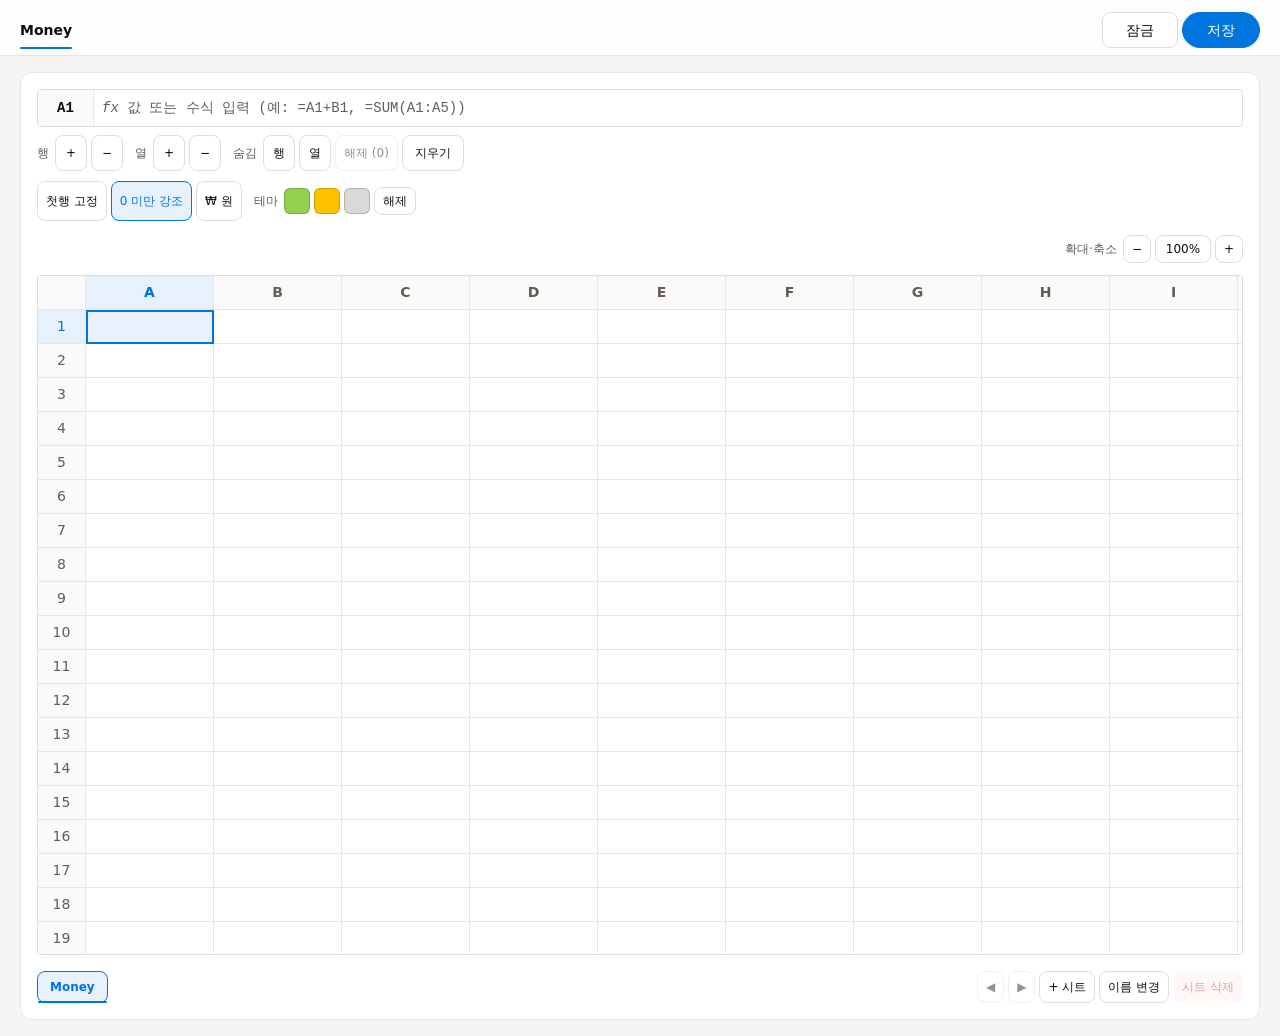
==== src/template.html @ 2a73f13d "EDIT mobile" ====
<!doctype html>
<html lang="ko">
<head>
<meta charset="utf-8">
<meta name="viewport" content="width=device-width,initial-scale=1">
<meta name="format-detection" content="telephone=no,email=no,address=no,date=no">
<title>Money</title>
<link rel="stylesheet" href="template.css">
</head>
<body>
<main class="sheet-main">
 <header class="app-header">
  <div class="top">
   <div class="tab-bar">
    <div role="tablist" aria-label="메뉴">
     <button role="tab" id="tab-money" aria-controls="panel-money" aria-selected="true" data-tab="money">Money</button>
    </div>
   </div>
   <div class="save-meta">
    <time id="updatedAt"></time>
    <span id="saveStatus" role="status" aria-live="polite" hidden></span>
   </div>
   <div class="actions"><button id="editLockBtn" type="button" aria-pressed="false" aria-controls="sheetToolbar sheetTabActions" title="편집 잠금">잠금</button><button id="saveBtn" type="button" class="primary">저장</button></div>
  </div>
 </header>
 <section role="tabpanel" id="panel-money" aria-labelledby="tab-money" class="money-panel">
  <div id="sheetToolbar" class="sheet-toolbar">
   <div class="formula-bar">
    <span id="cellRef" class="cell-ref" aria-label="선택된 셀">A1</span>
    <span class="fx-label" aria-hidden="true">fx</span>
    <input id="formulaInput" type="text" autocomplete="off" spellcheck="false" aria-label="셀 수식 또는 값" placeholder="값 또는 수식 입력 (예: =A1+B1, =SUM(A1:A5))">
   </div>
   <div class="sheet-actions" role="toolbar" aria-label="행·열 편집">
    <div class="sheet-action-group" role="group" aria-label="행 편집">
     <span class="sheet-action-label">행</span>
     <button id="addRowBtn" type="button" aria-label="행 추가" title="행 추가">+</button>
     <button id="delRowBtn" type="button" aria-label="행 삭제" title="행 삭제">−</button>
    </div>
    <div class="sheet-action-group" role="group" aria-label="열 편집">
     <span class="sheet-action-label">열</span>
     <button id="addColBtn" type="button" aria-label="열 추가" title="열 추가">+</button>
     <button id="delColBtn" type="button" aria-label="열 삭제" title="열 삭제">−</button>
    </div>
    <div class="sheet-action-group" role="group" aria-label="행·열 숨김">
     <span class="sheet-action-label">숨김</span>
     <button id="hideRowBtn" type="button" aria-label="행 숨김">행</button>
     <button id="hideColBtn" type="button" aria-label="열 숨김">열</button>
     <button id="unhideAllBtn" type="button" aria-label="숨김 해제" disabled>해제 (0)</button>
    </div>
    <button id="clearCellBtn" type="button">지우기</button>
   </div>
   <div class="sheet-options" role="toolbar" aria-label="보기 설정 및 셀 테마">
    <button id="freezeRowBtn" type="button" aria-pressed="false">첫행 고정</button>
    <button id="negThemeBtn" type="button" aria-pressed="true">0 미만 강조</button>
    <button id="wonBtn" type="button" aria-pressed="false" title="선택한 셀을 원(₩) 단위로 표시">₩ 원</button>
    <div class="theme-bar" role="toolbar" aria-label="셀 테마 적용">
     <span class="theme-label">테마</span>
     <button type="button" class="theme-swatch theme-green" data-theme="green" title="초록 테마" aria-label="초록 테마"></button>
     <button type="button" class="theme-swatch theme-amber" data-theme="amber" title="노랑 테마" aria-label="노랑 테마"></button>
     <button type="button" class="theme-swatch theme-gray" data-theme="gray" title="회색 테마" aria-label="회색 테마"></button>
     <button type="button" id="clearThemeBtn" class="theme-clear" title="테마 지우기">해제</button>
    </div>
   </div>
  </div>
  <div class="sheet-view-bar" role="toolbar" aria-label="시트 확대 및 축소">
   <span class="sheet-action-label">확대·축소</span>
   <button id="zoomOutBtn" type="button" aria-label="시트 축소" title="시트 축소">−</button>
   <button id="zoomResetBtn" type="button" aria-label="시트 배율 100%로 초기화" title="100%로 초기화">100%</button>
   <button id="zoomInBtn" type="button" aria-label="시트 확대" title="시트 확대">+</button>
  </div>
  <div id="sheetWrap" class="sheet-wrap" tabindex="0" aria-label="Money 스프레드시트"></div>
  <div class="sheet-tabs-bar">
   <div id="sheetTabs" class="sheet-tabs" role="tablist" aria-label="시트 목록"></div>
   <div id="sheetTabActions" class="sheet-tab-actions">
    <button id="moveSheetLeftBtn" type="button" title="현재 시트 왼쪽으로 이동" aria-label="시트 왼쪽으로 이동">◀</button>
    <button id="moveSheetRightBtn" type="button" title="현재 시트 오른쪽으로 이동" aria-label="시트 오른쪽으로 이동">▶</button>
    <button id="addSheetBtn" type="button" title="새 시트 추가" aria-label="+ 시트"><span class="sheet-action-full">+ 시트</span><span class="sheet-action-compact" aria-hidden="true">+</span></button>
    <button id="renameSheetBtn" type="button" title="현재 시트 이름 변경" aria-label="이름 변경"><span class="sheet-action-full">이름 변경</span><span class="sheet-action-compact" aria-hidden="true">이름</span></button>
    <button id="delSheetBtn" type="button" class="danger" title="현재 시트 삭제" aria-label="시트 삭제"><span class="sheet-action-full">시트 삭제</span><span class="sheet-action-compact" aria-hidden="true">삭제</span></button>
   </div>
  </div>
 </section>
</main>
<script id="vault-pure" src="pure.js"></script>
<script src="app.js"></script>
</body>
</html>
---- src/template.css ----
*{box-sizing:border-box}
[hidden]{display:none!important}

/* ── 디자인 토큰 ─────────────────────────────────────────
   기준 문서: notion/DESIGN.md(Notion 분석)와 그 끝의 "개인정보 금고 적용" 절.
   - 바탕은 따뜻한 종이색(--bg #f6f5f4), 카드·입력칸은 흰색. 구분은 hairline으로.
   - 구조 강조색은 Notion Blue 하나(--brand). 주 동작·선택·포커스에만 쓰고 바탕에 깔지 않는다.
   - 스티커 색(--sticker-*)은 장식 전용: 분류 점과 사이즈 그림에만. 버튼·바탕·테두리에는 쓰지 않는다.
   - 모서리: 입력칸·목록 행·값 칸 4 · 버튼 8 · 카드 12 · 대화상자 16 · 주 버튼(저장·열기) pill.
   - 그림자: 카드에는 없음. 떠 있는 대화상자만 --shadow-2.
   - 굵기 400/500/600: 본문 400 · 버튼·행 머리 500 · 제목·선택 600.
   - 간격은 4px 단위. 작은 글자에는 음수 자간을 쓰지 않는다.
   - 시그니처: 복사할 값(ID·PW)은 고정폭 글꼴 + 값 칸.
   PC(기본)와 모바일(≤640px)은 같은 토큰 이름에 다른 값을 넣어 이원화한다.
   작은 휴대폰(≤400px)은 파일 끝에서 모바일 규칙 위에 폭을 되찾는 조정만 더한다. */
:root{
 /* 색: 따뜻한 중립 단계 + 강조 하나 + 의미색 */
 --bg:#f6f5f4;--surface:#fff;--surface-2:#fbfaf9;--sunken:#efeeec;
 --ink:rgba(0,0,0,.95);--ink-2:#31302e;--muted:#615d59;
 --line:#e6e6e6;--line-2:#dddddd;--line-soft:#efefef;
 --brand:#0075de;--brand-hover:#005bab;--brand-ink:#fff;--brand-soft:#e6f1fc;
 --focus-ring:#0075de;
 --danger:#c4321f;--danger-soft:#fdeeec;--success:#1a7f37;
 /* 스티커(장식 전용) */
 --sticker-sky:#62aef0;--sticker-purple:#d6b6f6;--sticker-pink:#ff64c8;--sticker-orange:#dd5b00;--sticker-teal:#2a9d99;--sticker-green:#1aae39;--sticker-brown:#523410;
 --frost:rgba(255,255,255,.9);
 --shadow-2:0 0 0 1px rgba(0,0,0,.04),0 3px 6px rgba(0,0,0,.02),0 9px 24px rgba(0,0,0,.04),0 23px 52px rgba(0,0,0,.05);
 --font:'Inter','NotionInter',-apple-system,BlinkMacSystemFont,system-ui,'Apple SD Gothic Neo','Pretendard','Noto Sans KR','Segoe UI',Helvetica,Arial,sans-serif;
 --font-display:var(--font);
 --font-mono:ui-monospace,'SF Mono',SFMono-Regular,Menlo,Consolas,monospace;
 --track-tight:-.011em;
 --chevron:url("data:image/svg+xml,%3Csvg xmlns='http://www.w3.org/2000/svg' viewBox='0 0 24 24' fill='none' stroke='%23615d59' stroke-width='1.5' stroke-linecap='round' stroke-linejoin='round'%3E%3Cpath d='m6 9 6 6 6-6'/%3E%3C/svg%3E");

 /* 글자 크기: xs 라벨/보조(eyebrow) · sm 버튼/캡션 · md 본문(body-sm) · lg 카드 제목(heading-3) */
 --fs-xs:12px;--fs-sm:14px;--fs-md:15px;--fs-lg:22px;
 --lh:1.5;

 /* 간격(4px 단위) */
 --sp-1:4px;--sp-2:8px;--sp-3:12px;--sp-4:16px;--sp-5:20px;--sp-6:24px;--sp-8:32px;

 /* 컨트롤 높이: 주 컨트롤(탭·검색) · 버튼 · 입력칸 · 칸 안 작은 버튼 */
 --h-control:44px;--h-button:36px;--h-input:40px;--h-mini:28px;

 /* 모서리 */
 --r-card:12px;--r-dialog:16px;--r-ctl:8px;--r-input:4px;--r-row:4px;--r-pill:999px;

 /* 레이아웃 */
 --page-w:1440px;--page-pad:var(--sp-6);--card-pad:var(--sp-5);--card-gap:var(--sp-4);
 --cell-pad:var(--sp-1);--label-w:5em;
 --gap-tight:var(--sp-2);--row-pad:var(--sp-2) var(--sp-3);--ctl-pad-x:var(--sp-2);
}

@media (max-width:640px){
 :root{
  --fs-xs:12px;--fs-sm:13px;--fs-md:15px;--fs-lg:20px;
  --lh:1.4;
  --h-control:40px;--h-button:40px;--h-input:40px;--h-mini:28px;
  --page-pad:var(--sp-3);--card-pad:var(--sp-3);--card-gap:var(--sp-3);
  --cell-pad:0px;
 }
}

/* ── 기본 ── */
html{-webkit-text-size-adjust:100%}
body{margin:0;background:var(--bg);color:var(--ink);font:var(--fs-md)/var(--lh) var(--font);font-feature-settings:'lnum','locl';-webkit-font-smoothing:antialiased}
h1,h2,h3{font-family:var(--font-display);font-weight:600;letter-spacing:var(--track-tight)}
button,input,select,textarea{font:inherit;color:inherit;letter-spacing:inherit}
::selection{background:var(--brand-soft)}
::placeholder{color:var(--muted);opacity:1}
/* iOS가 이메일·전화번호를 자동으로 링크로 바꾸지 않게 한다(template.html의 format-detection).
   그래도 생긴 링크는 글자처럼 보이고 누르면 행 펼침으로 넘어간다. */
a[x-apple-data-detectors],a[href^="mailto:"],a[href^="tel:"]{color:inherit!important;text-decoration:none!important;font:inherit!important;pointer-events:none}
main{max-width:var(--page-w);margin:0 auto;padding:0 var(--page-pad) 64px}
/* iOS는 16px 미만 입력칸에 포커스하면 화면을 확대한다 */
@media (max-width:640px){input,select,textarea{font-size:16px!important}}

/* ── 버튼 ──
   보조(utility): 흰 바탕 · 잉크 글자 · 8px · hairline · 500. 주: 파란 pill 하나. 위험: 붉은 글자. 누르면 scale(.95). */
button{min-height:var(--h-button);padding:0 var(--sp-4);border:1px solid var(--line-2);background:var(--surface);color:var(--ink);border-radius:var(--r-ctl);cursor:pointer;white-space:nowrap;font-size:var(--fs-sm);font-weight:500;transition:background-color .15s ease,border-color .15s ease,color .15s ease,transform .1s ease}
button:hover{background:var(--surface-2);border-color:#cfcfcf}
button:active:not(:disabled){transform:scale(.95)}
button:focus-visible,input:focus-visible,select:focus-visible,textarea:focus-visible,summary:focus-visible{outline:2px solid var(--focus-ring);outline-offset:2px}
button.primary{background:var(--brand);border-color:var(--brand);color:var(--brand-ink);border-radius:var(--r-pill)}
button.primary:hover{background:var(--brand-hover);border-color:var(--brand-hover)}
button.danger{border-color:transparent;background:var(--danger-soft);color:var(--danger)}
button.danger:hover{border-color:var(--danger)}
button:disabled{opacity:.45;cursor:wait}

/* ── 추가 대화상자: 목록의 필터와 위치를 유지한다 ── */
body:has(.password-add-dialog[open]){overflow:hidden}
.password-add-dialog{width:min(680px,calc(100% - 32px));max-height:calc(100dvh - 32px);margin:auto;padding:var(--sp-6);border:0;border-radius:var(--r-dialog);background:var(--surface);color:var(--ink);box-shadow:var(--shadow-2);overflow:auto;overscroll-behavior:contain}
.password-add-dialog::backdrop{background:rgba(15,15,15,.3)}
.password-add-dialog h2{margin:0 0 var(--sp-1);font-size:var(--fs-lg);line-height:1.19}
.password-add-dialog p,.password-add-status{margin:0 0 var(--sp-3);font-size:var(--fs-sm);color:var(--muted)}
.password-add-fields{display:grid;grid-template-columns:repeat(2,minmax(0,1fr));gap:var(--sp-4) var(--sp-3);margin-top:var(--sp-5)}
.password-add-fields .add-field-wide{grid-column:1/-1}
.password-add-dialog .password-add-fields input,.password-add-dialog .password-add-fields textarea{border-color:var(--line-2);background:var(--surface);min-height:var(--h-control)}
.password-add-actions{display:flex;justify-content:flex-end;gap:var(--sp-2);position:sticky;bottom:calc(-1 * var(--sp-6));margin-top:var(--sp-6);padding:var(--sp-3) 0 var(--sp-6);background:var(--surface)}
.password-add-actions button{min-height:var(--h-control);padding:0 var(--sp-5)}
@media(max-width:640px){
 .password-add-dialog{padding:var(--sp-4)}
 .password-add-fields{grid-template-columns:minmax(0,1fr);gap:var(--sp-3)}
 .password-add-actions{bottom:calc(-1 * var(--sp-4));padding-bottom:var(--sp-4)}
}

/* ── 머리: 상단 바(본인/가족/기타 · 저장) + 메뉴 탭. 흰 nav-bar(살짝 비침)로 고정 ── */
html{scroll-padding-top:var(--sticky-stack-height,0px)}
/* 흰 바는 화면 양끝까지(border-image outset은 가로 스크롤을 만들지 않는다), 안의 내용은 카드 가장자리에 맞춘다.
   아래 hairline도 같은 띠에 그려 화면 끝까지 이어진다. */
.app-header{position:sticky;top:0;z-index:30;display:flow-root;margin:0 0 var(--sp-4);padding:0;border-image:linear-gradient(to bottom,var(--frost) calc(100% - 1px),var(--line) 0) fill 0 / 0 / 0 100vw;-webkit-backdrop-filter:saturate(180%) blur(20px);backdrop-filter:saturate(180%) blur(20px)}
.top{display:grid;grid-template-columns:auto minmax(0,1fr) auto;align-items:center;gap:var(--sp-4);padding:var(--sp-3) 0 var(--sp-2)}
.top .segmented{grid-column:1;grid-row:1}
.save-meta{grid-column:2;grid-row:1;display:flex;align-items:center;flex-wrap:wrap;gap:var(--sp-2);min-width:0}
#updatedAt{color:var(--muted);font-size:var(--fs-xs);overflow-wrap:anywhere;font-variant-numeric:tabular-nums}
#updatedAt:empty{display:none}
.actions{grid-column:3;grid-row:1;display:flex;gap:var(--sp-2)}
.top button{min-height:var(--h-button);font-size:var(--fs-sm)}
#saveBtn{padding:0 var(--sp-6)}
#saveStatus{font-size:var(--fs-xs);font-weight:600;white-space:nowrap}
#saveStatus[data-result=success]{color:var(--success)}
#saveStatus[data-result=error]{color:var(--danger)}

/* 본인/가족/기타: 세그먼트(상위 범위) */
.segmented{display:inline-flex;gap:2px;padding:2px;background:var(--sunken);border-radius:var(--r-ctl)}
.segmented button{min-height:32px;min-width:5.5em;padding:0 var(--sp-4);border:1px solid transparent;border-radius:6px;background:none;color:var(--ink-2);font-size:var(--fs-sm);font-weight:400}
.segmented button:hover{border-color:transparent;background:none;color:var(--ink)}
.segmented button[aria-pressed=true]{background:var(--surface);border-color:var(--line);color:var(--ink);font-weight:600}
.segmented .count{margin-left:var(--sp-1);color:var(--muted);font-size:var(--fs-xs);font-weight:400;font-variant-numeric:tabular-nums}

/* 비밀번호/일기/이력/사이즈: 글자 탭(하위 메뉴). 선택은 잉크색 600 + 2px 파란 밑줄 */
.tab-bar{display:flex;align-items:flex-end;gap:var(--sp-2)}
[role=tablist]{display:flex;gap:var(--sp-6);margin:0}
[role=tab]{position:relative;min-height:var(--h-control);padding:0;border:0;border-radius:0;background:none;color:var(--muted);font-size:var(--fs-md);font-weight:400}
[role=tab]::after{content:'';position:absolute;left:0;right:0;bottom:-1px;height:2px;border-radius:2px;background:transparent;transition:background-color .15s ease}
[role=tab]:hover{background:none;color:var(--ink)}
[role=tab]:active:not(:disabled){transform:none}
[role=tab][aria-selected=true]{color:var(--ink);font-weight:600}
[role=tab][aria-selected=true]::after{background:var(--brand)}
[role=tab]:focus-visible{outline-offset:-2px;border-radius:var(--r-ctl)}

/* ── 카드 ── */
.section{position:relative;background:var(--surface);border:1px solid var(--line);border-radius:var(--r-card);padding:var(--card-pad);margin-bottom:var(--card-gap)}
.section-head{display:flex;align-items:center;justify-content:flex-end;gap:var(--sp-2);margin-bottom:var(--sp-3)}
.section-head h2{font-size:var(--fs-lg);line-height:1.19;margin:0;margin-right:auto;flex-shrink:0}
.section-head .category-filter{margin-right:auto}
.category-filter{min-width:0;max-width:14em;flex:0 1 14em;min-height:var(--h-button);padding:0 32px 0 var(--sp-4);border:1px solid var(--line-2);border-radius:var(--r-ctl);background:var(--surface) var(--chevron) right 12px center/16px no-repeat;-webkit-appearance:none;appearance:none;color:var(--ink);font-size:var(--fs-sm);cursor:pointer}
.category-filter:hover{border-color:var(--muted)}

/* ── 검색: 입력칸 문법(4px), 44px ── */
.list-search{display:block;width:100%;min-height:var(--h-control);margin-bottom:var(--sp-3);padding:0 var(--sp-4) 0 40px;border:1px solid var(--line-2);border-radius:var(--r-input);background:var(--surface) url("data:image/svg+xml,%3Csvg xmlns='http://www.w3.org/2000/svg' viewBox='0 0 24 24' fill='none' stroke='%23615d59' stroke-width='1.5' stroke-linecap='round'%3E%3Ccircle cx='11' cy='11' r='7'/%3E%3Cpath d='m20 20-3.5-3.5'/%3E%3C/svg%3E") 12px center/18px no-repeat;font-size:var(--fs-md)}
.list-search:hover{border-color:var(--muted)}
.list-search:focus{outline:2px solid var(--focus-ring);outline-offset:0;border-color:transparent}

/* 검색·필터 줄 고정: 검색은 머리 바로 아래, 필터 줄은 그 아래.
   필터 줄 뒤판(::before)이 위로 검색 칸과 카드 안쪽 여백까지 덮어 그 사이로 목록이 비치지 않게 한다. */
.list-search{position:sticky;top:calc(var(--sticky-header-height,0px) + var(--card-pad));z-index:22}
.section-head{position:sticky;top:calc(var(--sticky-header-height,0px) + var(--card-pad) + var(--sticky-search-height,0px));z-index:21}
.section-head::before{content:'';position:absolute;z-index:-1;left:calc(-1 * var(--card-pad));right:calc(-1 * var(--card-pad));top:calc(-1 * (var(--card-pad) + var(--sticky-search-height,0px)));bottom:calc(-1 * var(--sticky-head-gap,var(--sp-3)));background:var(--surface);border-radius:calc(var(--r-card) - 1px) calc(var(--r-card) - 1px) 0 0;border-bottom:1px solid var(--line)}
/* ── 표(가계·가족 등 표 형태 목록) ── */
.table-wrap{overflow-x:auto;margin:0 calc(-1 * var(--card-pad));padding:0 var(--card-pad);-webkit-overflow-scrolling:touch}
table{width:100%;border-collapse:separate;border-spacing:0}
th{font-size:var(--fs-xs);font-weight:400;color:var(--muted);text-align:left;padding:0 var(--sp-2) var(--sp-2);border-bottom:1px solid var(--line);white-space:nowrap}
td{padding:var(--cell-pad);border-bottom:1px solid var(--line-soft);vertical-align:middle;transition:background-color .15s ease}
tbody tr:last-child td{border-bottom:0}
@media(hover:hover) and (pointer:fine){
 .table-wrap tbody tr:hover td{background:var(--surface-2)}
}
td input,td select,td textarea{width:100%;min-width:6em;min-height:var(--h-input);padding:0 var(--sp-2);border:1px solid transparent;border-radius:var(--r-input);background:transparent;font-size:var(--fs-md);text-overflow:ellipsis;transition:border-color .15s ease,background-color .15s ease}
td select{-webkit-appearance:none;appearance:none;padding-right:28px;background:var(--chevron) right 8px center/16px no-repeat}
td textarea{display:block;padding:var(--sp-2);resize:vertical;overflow-wrap:anywhere;line-height:1.4}
td input:hover,td select:hover,td textarea:hover{border-color:var(--line-2);background-color:var(--surface)}
td input:focus,td select:focus,td textarea:focus{border-color:var(--brand);outline:1px solid var(--brand);outline-offset:0;background-color:var(--surface)}
td input.money{min-width:8.5em;text-align:right;font-variant-numeric:tabular-nums;white-space:nowrap}
td input[aria-invalid=true]{border-color:var(--danger);background-color:var(--danger-soft)}
td.row-actions{width:1%;white-space:nowrap;text-align:right}
td.row-actions button,.secret button,.copyable button,button.toggle{min-height:var(--h-mini);padding:0 var(--sp-3);border-radius:var(--r-ctl);font-size:var(--fs-xs)}
td.row-actions button{border-color:transparent;background:transparent;color:var(--muted)}
td.row-actions button:hover{background:var(--sunken);border-color:transparent;color:var(--ink)}
td.row-actions button.danger{background:var(--danger-soft);color:var(--danger)}
.empty{color:var(--muted);padding:var(--sp-8) var(--sp-4);display:flex;align-items:center;justify-content:center;gap:var(--sp-2);flex-wrap:wrap;border-radius:var(--r-card);background:var(--bg);font-size:var(--fs-sm)}

/* 행 머리: 각 행의 첫 칸은 500 잉크로만 강조한다(바탕색 없음) */
.section:not([data-table^=passwords]) tbody td:first-child input,.section:not([data-table^=passwords]) tbody td:first-child select{font-weight:500;color:var(--ink)}
.section:not([data-table^=passwords]) tbody td:first-child input::placeholder{font-weight:400}

/* ── 합계 · D-day ── */
.totals{display:flex;gap:var(--sp-5);flex-wrap:wrap;justify-content:flex-end;padding:var(--sp-3) 0 0;margin-top:var(--sp-1);border-top:1px solid var(--line);font-size:var(--fs-sm);color:var(--muted)}
.totals b{margin-left:var(--sp-1);color:var(--ink);font-weight:600;font-variant-numeric:tabular-nums}
td[data-field=dday]{white-space:nowrap;padding:var(--cell-pad) var(--sp-2);font-size:var(--fs-sm);font-weight:600;color:var(--ink);font-variant-numeric:tabular-nums}

/* ── 민감 값 · 복사 ── */
.secret,.copyable{display:flex;align-items:center;gap:var(--sp-1);min-width:14em}
.copyable{min-width:0}
.secret input,.copyable input,.copyable textarea{flex:1;min-width:0;font-variant-numeric:tabular-nums}
.secret button,.copyable button,button.toggle{border-color:transparent;background:var(--sunken);color:var(--ink-2)}
.secret button:hover,.copyable button:hover,button.toggle:hover{border-color:transparent;background:var(--line)}
.secret .copied,.copyable .copied{font-size:var(--fs-xs);font-weight:600;color:var(--brand);white-space:nowrap}
button.toggle[aria-pressed=true]{background:var(--ink);border-color:var(--ink);color:var(--surface)}
.field-hint{font-size:var(--fs-xs);color:var(--muted);overflow-wrap:anywhere}

/* ── PC 전용: 표는 카드 안에서 가로 스크롤. 더 볼 열이 있으면 끝이 옅게 어두워진다 ── */
@media (min-width:641px){
 .table-wrap{background:linear-gradient(to right,#fff 40%,rgba(255,255,255,0)) left center/48px 100% no-repeat local,linear-gradient(to left,#fff 40%,rgba(255,255,255,0)) right center/48px 100% no-repeat local,linear-gradient(to right,rgba(0,0,0,.06),transparent) left center/12px 100% no-repeat scroll,linear-gradient(to left,rgba(0,0,0,.06),transparent) right center/12px 100% no-repeat scroll}
 .section:not([data-table^=passwords]) tbody td:first-child{padding-left:0}
 [data-table=expenses] table{min-width:900px}
 [data-table=history] table,[data-table=family] table{min-width:760px}
}

/* ── 모바일 전용: 표를 라벨-값 카드로 ── */
@media (max-width:640px){
 .app-header{margin-bottom:var(--sp-3)}
 .top{grid-template-columns:minmax(0,1fr) auto;gap:var(--sp-2);padding:var(--sp-2) 0}
 .top .segmented{justify-self:start;min-width:0;display:flex}
 .segmented button{min-width:0;padding:0 var(--sp-3)}
 .actions{grid-column:2}
 .save-meta{grid-column:1/-1;grid-row:2}
 .save-meta:not(:has(#updatedAt:not(:empty),#saveStatus:not([hidden]))){display:none}
 [role=tablist]{flex:1;justify-content:space-between;gap:var(--sp-2)}
 [role=tab]{flex:1}
 .section-head{gap:var(--sp-2);margin-bottom:var(--sp-2)}
 [data-table^=passwords] .category-filter{flex:0 1 9em}
 .list-search{margin-bottom:var(--sp-2)}
 .table-wrap{margin:0;padding:0}
 /* 카드형 전환은 기존 목록 표에만 적용한다. Money 시트는 행·열을 유지한다. */
 .table-wrap :is(table,tbody,tr,td){display:block}
 .table-wrap thead{display:none}
 .table-wrap tr{border:1px solid var(--line);border-radius:var(--r-ctl);padding:var(--row-pad);margin-bottom:var(--gap-tight);background:var(--surface)}
 .table-wrap tbody tr:hover td{background:transparent}
 .table-wrap td{display:grid;grid-template-columns:var(--label-w) minmax(0,1fr);align-items:center;gap:var(--sp-1);border:0;padding:var(--sp-1) 0}
 .table-wrap td::before{content:attr(data-label);font-size:var(--fs-xs);color:var(--muted)}
 .section:not([data-table^=passwords]) tbody td:first-child{grid-template-columns:minmax(0,1fr);margin-bottom:var(--sp-1);padding-bottom:var(--sp-2);border-bottom:1px solid var(--line)}
 .section:not([data-table^=passwords]) tbody td:first-child::before{content:none}
 .section:not([data-table^=passwords]) tbody td:first-child input,.section:not([data-table^=passwords]) tbody td:first-child select{font-size:var(--fs-lg)}
 td input,td select,td textarea{min-width:0;padding:0 var(--ctl-pad-x);border-color:var(--line);background-color:var(--surface);line-height:1.3}
 td textarea{padding:var(--sp-1) var(--ctl-pad-x)}
 td input.money{min-width:0}
 td.row-actions{width:auto;display:flex;justify-content:flex-end;gap:var(--sp-1);padding-top:var(--sp-1)}
 td.row-actions::before{content:none}
 td[data-field=dday]{padding:var(--sp-1) 0;min-height:var(--h-input)}
 .secret,.copyable{min-width:0}
 .totals{justify-content:flex-start;gap:var(--sp-4);padding-top:var(--sp-2)}
 .empty{padding:var(--sp-6) var(--sp-3)}
}

/* ── 펼침 목록 공통(이력·일기·비밀번호): 행은 hairline으로만 나눈다 ── */
.history-marker,.password-toggle{display:flex;align-items:center;justify-content:center}
.history-marker::after,.password-toggle::after{content:'';width:16px;height:16px;background:var(--chevron) center/16px no-repeat;transition:transform .2s ease}
.history-item[open] .history-marker::after,.password-item[open]>.password-overview .password-toggle::after{transform:rotate(180deg)}

/* 이력·일기: 날짜·요약·이름을 한 줄에, 세부 입력은 펼친 항목 안에만 */
.history-list{border-top:1px solid var(--line)}
.history-item{border-bottom:1px solid var(--line)}
.history-item:last-child{border-bottom:0}
.history-summary{display:grid;grid-template-columns:clamp(112px,16%,208px) minmax(0,1fr) clamp(64px,12%,160px) 40px;align-items:center;gap:var(--sp-3);min-height:var(--h-control);padding:0 0 0 var(--sp-3);border-radius:var(--r-row);cursor:pointer;list-style:none;transition:background-color .15s ease}
.history-headings{display:grid;grid-template-columns:clamp(112px,16%,208px) minmax(0,1fr) clamp(64px,12%,160px) 40px;gap:var(--sp-3);padding:0 0 var(--sp-2) var(--sp-3);color:var(--muted);font-size:var(--fs-xs);border-bottom:1px solid var(--line)}
@media(min-width:641px){.history-list[data-kind=history] :is(.history-headings,.history-summary){grid-template-columns:clamp(112px,16%,208px) clamp(120px,24%,300px) minmax(0,1fr) 40px}}
@media(min-width:641px){.history-list[data-kind=diary] :is(.history-headings,.history-summary){grid-template-columns:clamp(112px,16%,208px) minmax(0,1fr) clamp(64px,12%,160px) clamp(80px,16%,220px) 40px}}
.history-note{color:var(--muted);overflow:hidden;text-overflow:ellipsis;white-space:nowrap}
.history-summary::-webkit-details-marker{display:none}
.history-summary:hover{background:var(--surface-2)}
.history-date{font-variant-numeric:tabular-nums;font-weight:500;overflow-wrap:anywhere}
.history-content{overflow:hidden;text-overflow:ellipsis;white-space:nowrap}
.history-name{color:var(--muted);overflow:hidden;text-overflow:ellipsis;white-space:nowrap}
.history-item[open] .history-summary{background:var(--surface-2);border-radius:var(--r-row) var(--r-row) 0 0}
.history-fields{display:grid;grid-template-columns:repeat(2,minmax(0,1fr));gap:var(--sp-4) var(--sp-3);padding:var(--sp-4) var(--sp-3) var(--sp-5);background:var(--surface-2);border-radius:0 0 var(--r-row) var(--r-row);margin-bottom:var(--sp-2)}
.history-field{display:grid;align-content:start;gap:var(--sp-1);min-width:0}
.history-field[data-field=content]{grid-column:1/-1}
.history-label{font-size:var(--fs-xs);color:var(--muted)}
.history-field input,.history-field textarea{width:100%;min-width:0;min-height:var(--h-input);padding:var(--sp-2) var(--sp-3);border:1px solid var(--line-2);border-radius:var(--r-input);background:var(--surface);line-height:var(--lh)}
.history-field input:focus,.history-field textarea:focus{border-color:var(--brand)}
.history-field textarea{resize:vertical;overflow-wrap:anywhere}
.history-field input[aria-invalid=true]{border-color:var(--danger);background:var(--danger-soft)}
.history-fields>.row-actions,.password-details>.row-actions{grid-column:1/-1;display:flex;justify-content:flex-end;gap:var(--sp-2)}
.history-fields>.row-actions button,.password-details>.row-actions button{color:var(--muted)}
.history-fields>.row-actions button.danger,.password-details>.row-actions button.danger{color:var(--danger)}
@media(max-width:640px){
 .history-headings,.history-note{display:none}
 .history-list[data-kind=history] .history-summary{grid-template-columns:88px minmax(0,1fr) minmax(0,1.2fr) 32px}
 .history-name[data-note]::after{content:' · ' attr(data-note)}
 .history-list[data-kind=diary] .history-summary{grid-template-columns:88px minmax(0,1fr) 96px 32px}
 .history-summary{grid-template-columns:88px minmax(0,1fr) 56px 32px;gap:var(--sp-2);min-height:var(--h-control);padding-left:var(--sp-1)}
 .history-date{font-size:var(--fs-sm)}
 .history-fields{grid-template-columns:minmax(0,1fr);padding:var(--sp-3) var(--sp-2) var(--sp-4);gap:var(--sp-3)}
}

/* 비밀번호: 목록은 조회용, 어느 필드를 눌러도 펼쳐 전체 필드를 수정한다 */
.password-list{--password-cols:minmax(120px,.8fr) minmax(0,1.5fr) minmax(0,1fr) minmax(0,1.2fr) 40px}
.password-headings,.password-overview{display:grid;grid-template-columns:var(--password-cols);align-items:center;gap:var(--sp-2)}
.password-headings{padding:0 0 var(--sp-2);color:var(--muted);font-size:var(--fs-xs);border-bottom:1px solid var(--line)}
.password-headings>span{padding:0 var(--sp-2)}
.password-item{border-bottom:1px solid var(--line)}
.password-item:last-child{border-bottom:0}
.password-overview{min-height:var(--h-control);padding:var(--sp-1) 0;border-radius:var(--r-row);cursor:pointer;list-style:none;transition:background-color .15s ease}
.password-overview::-webkit-details-marker{display:none}
.password-overview:hover{background:var(--surface-2)}
.password-item[open]>.password-overview{background:var(--surface-2);border-radius:var(--r-row) var(--r-row) 0 0}
.password-field{min-width:0}
.password-value{display:block;min-width:0;padding:var(--sp-1) var(--sp-2);overflow:hidden;text-overflow:ellipsis;white-space:nowrap}
.password-overview .copyable>.password-value{flex:1}
/* 목록 값은 생성 글자로 그린다(app.js): Android가 이메일 형식 ID를 메일 링크로 바꾸지 못하게 */
.password-value[data-text]::before{content:attr(data-text)}
/* 시그니처: 복사할 값(ID·PW)은 고정폭 글꼴 + 값 칸(종이색 바탕, 4px, 높이 32).
   라벨은 맨 글자, 값은 칸 안 — 모양만으로 라벨과 값이 갈린다. */
.password-overview [data-field=loginId] .password-value,.password-overview [data-field=password] .password-value,.password-details [data-field=loginId] input,.password-details [data-field=password] input{font-family:var(--font-mono);font-size:.93em;font-variant-numeric:tabular-nums}
.password-overview [data-field=loginId] .password-value,.password-overview [data-field=password] .password-value{height:32px;padding:0 var(--sp-2);line-height:32px;border-radius:var(--r-row);background:var(--bg);color:var(--ink)}
.password-overview:hover [data-field=loginId] .password-value,.password-overview:hover [data-field=password] .password-value,.password-item[open]>.password-overview [data-field=loginId] .password-value,.password-item[open]>.password-overview [data-field=password] .password-value{background:var(--sunken)}
/* 분류: 잉크 500 글자 + 분류마다 정해진 스티커 색 점 하나(app.js categoryDot) */
.password-overview [data-field=category] .password-value{display:flex;align-items:center;gap:var(--sp-2);font-weight:500}
.password-overview [data-field=category] .password-value::before{content:'';flex:none;width:8px;height:8px;border-radius:50%;background:var(--category-dot,var(--line-2));box-shadow:inset 0 0 0 1px rgba(0,0,0,.2)}
.password-label{display:block;margin-bottom:var(--sp-1);font-size:var(--fs-xs);color:var(--muted)}
.password-overview .password-label{display:none}
.password-field input,.password-field textarea{display:block;width:100%;min-width:0;min-height:var(--h-input);padding:var(--sp-2) var(--sp-3);border:1px solid var(--line-2);border-radius:var(--r-input);background:var(--surface);text-overflow:ellipsis}
.password-field input:focus,.password-field textarea:focus{border-color:var(--brand)}
.password-field textarea{resize:vertical;overflow-wrap:anywhere;line-height:var(--lh)}
.password-field .copyable{position:relative}
.password-field .copied{position:absolute;right:0;top:100%;z-index:1;padding:0 var(--sp-1);background:var(--surface)}
.password-overview .copied{background:var(--surface-2)}
.password-details{display:grid;grid-template-columns:repeat(2,minmax(0,1fr));gap:var(--sp-4) var(--sp-3);padding:var(--sp-4) var(--sp-3) var(--sp-5);background:var(--surface-2);border-radius:0 0 var(--r-row) var(--r-row);margin-bottom:var(--sp-2)}
.password-details .password-field[data-field=link]{grid-column:1/-1}
@media(max-width:640px){
 .password-headings{display:none}
 /* 라벨은 자기 값에 붙이고(2px), 라벨·값 묶음 사이는 12px로 띄운다 */
 /* ID 열을 넓히고(1.35 : 1), ID·PW 값은 12px 고정폭으로 줄여 더 많은 글자를 보인다 */
 .password-overview{grid-template-columns:minmax(0,1.35fr) minmax(0,1fr) 32px;gap:var(--sp-3) var(--sp-2);padding:var(--sp-3) 0}
 .password-overview [data-field=loginId] .password-value,.password-overview [data-field=password] .password-value{font-size:var(--fs-xs)}
 .password-overview .password-label{display:block;margin:0 0 2px;padding:0 var(--sp-2);line-height:1.3}
 .password-overview .password-field[data-field=loginId]{grid-column:1;grid-row:2}
 .password-overview .password-field[data-field=password]{grid-column:2;grid-row:2}
 .password-overview .password-toggle{grid-column:3;grid-row:1/3;align-self:stretch}
 .password-value{padding:0 var(--sp-2)}
 .password-details{grid-template-columns:minmax(0,1fr);padding:var(--sp-3) var(--sp-2) var(--sp-4);gap:var(--sp-3)}
}

/* PC: 목록을 더 볼 수 있도록 고정 도구 영역의 세로 여백을 줄인다 */
@media(min-width:641px){
 .section-head{margin-bottom:var(--sp-2)}
}

/* ── 사이즈: 화면의 한 장면(스티커 일러스트). 상의 보라·하의 하늘·신발 주황, 선택하면 나머지가 옅어진다 ── */
.size-profile-toolbar{display:flex;align-items:end;gap:var(--sp-3);flex-wrap:wrap;margin-bottom:var(--sp-4)}
.size-profile-toolbar h2{font-size:var(--fs-lg);line-height:1.19;margin:0 auto 0 0;align-self:center}
.size-field{display:grid;gap:var(--sp-1);min-width:0}
.size-label,.size-unit-hint,.size-measurement-headings{font-size:var(--fs-xs);color:var(--muted)}
.size-section input,.size-section select,.size-section textarea{width:100%;min-width:0;min-height:var(--h-input);padding:var(--sp-2) var(--sp-3);border:1px solid var(--line-2);border-radius:var(--r-input);background:var(--surface);font:inherit;color:var(--ink)}
.size-section input:focus,.size-section select:focus,.size-section textarea:focus{border-color:var(--brand)}
.size-section select{-webkit-appearance:none;appearance:none;padding-right:32px;background:var(--surface) var(--chevron) right 10px center/16px no-repeat}
.size-section textarea{resize:vertical;overflow-wrap:anywhere}
.size-profile-toolbar .size-field{min-width:120px;max-width:240px;flex:1}
.size-profile-name{display:flex;align-items:end;gap:var(--sp-2);margin-bottom:var(--sp-6)}
.size-profile-name .size-field{flex:1;max-width:320px}
.size-profile-confirm{display:flex;align-items:center;justify-content:flex-end;gap:var(--sp-2);flex-wrap:wrap;padding:var(--sp-3);margin-bottom:var(--sp-3);border:1px solid var(--line);border-radius:var(--r-ctl)}
.size-layout{display:grid;grid-template-columns:minmax(280px,1fr) minmax(0,1.6fr);gap:var(--sp-8);align-items:start}
.size-illustration{min-width:0;padding:var(--sp-6) var(--sp-4) var(--sp-4);border-radius:var(--r-card);background:var(--bg);text-align:center}
/* 사람 그림: viewBox를 몸 경계에 맞춰 여백 없이 크게 */
.size-body{display:block;width:100%;max-width:480px;max-height:460px;margin:auto;overflow:visible}
.size-body-neutral{fill:#fff;stroke:var(--ink);stroke-width:5;stroke-linejoin:round;stroke-linecap:round;cursor:default}
.size-body [data-size-zone]{fill:var(--size-zone-fill);stroke:var(--ink);stroke-width:5;stroke-linejoin:round;stroke-linecap:round;cursor:pointer;transition:opacity .2s ease,stroke .2s ease}
.size-body [data-size-zone=top]{--size-zone-fill:var(--sticker-purple)}
.size-body [data-size-zone=bottom]{--size-zone-fill:var(--sticker-sky)}
.size-body [data-size-zone=shoes]{--size-zone-fill:var(--sticker-orange)}
.size-body [data-size-zone]:hover{stroke:var(--brand)}
.size-body:has(.is-selected) [data-size-zone]:not(.is-selected){opacity:.35}
.size-body [data-size-zone].is-selected{stroke:var(--brand);stroke-width:8}
.size-body .size-face{pointer-events:none}
.size-body .size-face-ring{fill:none;stroke:var(--ink);stroke-width:5;pointer-events:none}
.size-body .size-body-detail{fill:none;stroke:var(--ink);stroke-width:4;stroke-linecap:round;pointer-events:none}
.size-category-buttons{display:grid;grid-template-columns:repeat(5,minmax(0,1fr));gap:var(--sp-1)}
.size-category-buttons button{min-width:0;padding:0 var(--sp-2)}
.size-category-buttons button[aria-pressed=true]{color:var(--brand-ink);background:var(--brand);border-color:var(--brand)}
.size-illustration>.size-category-buttons{margin-top:var(--sp-4)}
.size-editor{min-width:0}
.size-editor-title{display:flex;align-items:center;gap:var(--sp-2);margin-bottom:var(--sp-4)}
.size-editor-title h3{margin:0;font-size:var(--fs-lg);line-height:1.19}
.size-summary-title{font-family:var(--font-display);font-size:var(--fs-lg);font-weight:600;letter-spacing:var(--track-tight)}
.size-summary-fields{display:grid;gap:var(--sp-4)}
.size-measurement,.size-measurement-headings{display:grid;grid-template-columns:minmax(0,1.4fr) minmax(0,1fr) 64px 56px;gap:var(--sp-2);align-items:center}
.size-measurement-headings{margin-bottom:var(--sp-1)}
.size-measurement{margin-bottom:var(--sp-2)}
.size-measurement input{font-variant-numeric:tabular-nums}
.size-measurement-actions{display:flex;gap:var(--sp-2);justify-content:flex-end}
.size-measurement-actions button{min-height:var(--h-mini);padding:0 var(--sp-2);border-radius:var(--r-ctl);font-size:var(--fs-xs)}
.size-measurement.is-confirming .size-measurement-actions{grid-column:1/-1}
.size-add-measurement{margin:var(--sp-2) 0 var(--sp-5)}
.size-note{margin-top:var(--sp-1)}
.size-empty{font-size:var(--fs-sm);color:var(--muted);margin:var(--sp-3) 0}
@media(max-width:640px){
 .size-layout{grid-template-columns:minmax(0,1fr);gap:var(--sp-5)}
 .size-illustration{padding:var(--sp-4) var(--sp-2) var(--sp-3)}
 .size-body{max-width:none;max-height:320px}
 .size-category-buttons{max-width:360px;margin:auto}
 .size-profile-toolbar{gap:var(--sp-2)}
 .size-profile-toolbar h2{flex-basis:100%;margin-bottom:var(--sp-1)}
 .size-profile-toolbar .size-field{max-width:none}
 .size-profile-name{margin-bottom:var(--sp-4)}
 .size-measurement,.size-measurement-headings{grid-template-columns:minmax(0,1.4fr) minmax(0,1fr) 40px 36px;gap:var(--sp-1)}
 .size-section input,.size-section select,.size-section textarea{padding:var(--sp-1) var(--ctl-pad-x)}
 .size-measurement-actions button{padding:0 var(--sp-1)}
}

/* 기본 치수는 고정 항목이며, 측정값만 수정한다 */
.size-fixed-label,.size-fixed-unit{display:flex;align-items:center;min-width:0;min-height:var(--h-input);font-size:var(--fs-md);overflow-wrap:anywhere}
.size-fixed-unit{justify-content:center;color:var(--muted)}
.size-fixed-badge{font-size:var(--fs-xs);color:var(--muted);white-space:nowrap}
.size-detail-body{display:block;width:100%;max-width:500px;margin:auto;overflow:visible;cursor:pointer}
.size-detail-body:focus-visible{outline:2px solid var(--focus-ring);outline-offset:2px}
.size-layout.is-detail{grid-template-columns:minmax(0,1fr) minmax(0,1.2fr)}
.size-detail-body .size-garment{fill:var(--sticker-purple);stroke:var(--ink);stroke-width:4;stroke-linejoin:round;stroke-linecap:round}
.size-detail-body[data-category=bottom] .size-garment{fill:var(--sticker-sky)}
.size-detail-body[data-category=shoes] .size-garment{fill:var(--sticker-orange)}
.size-detail-body .size-insole{fill:#fff;stroke-width:3}
.size-detail-body .size-shoe-sole{fill:none;stroke-width:3}
.size-dimension-line{stroke:var(--brand);stroke-width:2;marker-start:url(#size-dimension-arrow);marker-end:url(#size-dimension-arrow)}
#size-dimension-arrow path{fill:var(--brand)}
.size-dimension rect{fill:var(--surface);fill-opacity:.94;stroke:var(--line);stroke-width:1}
.size-dimension-label{font-size:22px;fill:var(--muted)}
.size-dimension-value{font-size:24px;font-weight:600;fill:var(--ink);font-variant-numeric:tabular-nums}
@media(max-width:900px){.size-layout.is-detail{grid-template-columns:minmax(0,1fr)}}

/* ── 작은 휴대폰(≤400px): 모바일 규칙에 더해 내용 폭을 되찾는다 ──
   카드는 화면 끝까지 붙이고(모서리·좌우 테두리 없음),
   이력·일기 요약은 두 줄로, 비밀번호 목록은 PW 칸을 넓힌다. */
@media (max-width:400px){
 .section{margin-left:calc(-1 * var(--page-pad));margin-right:calc(-1 * var(--page-pad));border-radius:0;border-left:0;border-right:0;padding-left:var(--page-pad);padding-right:var(--page-pad)}
 .section-head::before{left:calc(-1 * var(--page-pad));right:calc(-1 * var(--page-pad));border-radius:0}
 .segmented button{padding:0 var(--sp-2)}
 [role=tab]{font-size:var(--fs-sm)}

 /* 이력·일기: 1줄 날짜 · 이름, 2줄 내용(최대 두 줄). 펼침 표시는 오른쪽 두 줄 높이 */
 .history-summary{grid-template-columns:minmax(0,1fr) auto 24px;grid-template-rows:auto auto;gap:2px var(--sp-2);padding:var(--sp-2) 0 var(--sp-2) var(--sp-1)}
 .history-list[data-kind=diary] .history-summary,.history-list[data-kind=history] .history-summary{grid-template-columns:minmax(0,1fr) auto 24px}
 .history-list[data-kind=history] .history-name{grid-column:1/3;grid-row:3;max-width:none;text-align:left;overflow:hidden;text-overflow:ellipsis;white-space:nowrap}
 .history-list[data-kind=history] .history-summary{grid-template-rows:auto auto auto}
 .history-list[data-kind=history] .history-date{grid-column:1/3}
 .history-list[data-kind=history] .history-marker{grid-row:1/4}
 .history-date{grid-column:1;grid-row:1}
 .history-name{grid-column:2;grid-row:1;max-width:8em;font-size:var(--fs-sm);text-align:right}
 .history-content{grid-column:1/3;grid-row:2;display:-webkit-box;-webkit-box-orient:vertical;-webkit-line-clamp:2;white-space:normal;overflow-wrap:anywhere}
 .history-marker{grid-column:3;grid-row:1/3}
 .history-fields{padding:var(--sp-3) var(--sp-1) var(--sp-4)}

 /* 비밀번호: 펼침 칸을 좁히고 ID 쪽에 폭을 더 준다. 복사 버튼은 글자 폭만 */
 .password-overview{grid-template-columns:minmax(0,1.35fr) minmax(0,1fr) 24px;gap:var(--sp-3) var(--sp-1)}
 .password-overview .password-label,.password-value{padding:0 var(--sp-1)}
 .password-overview .copyable button{padding:0 var(--sp-2)}
 .password-details{padding:var(--sp-3) var(--sp-1) var(--sp-4)}

 /* 사이즈: 단위·기본 열을 줄여 측정값 칸을 넓힌다 */
 .size-illustration{margin-left:calc(-1 * var(--sp-1));margin-right:calc(-1 * var(--sp-1))}
 .size-measurement,.size-measurement-headings{grid-template-columns:minmax(0,1.3fr) minmax(0,1fr) 32px 32px}
 .size-category-buttons button{padding:0 var(--sp-1);font-size:var(--fs-xs)}
}

/* ── Money 엑셀 시트 (1920px PC ~ 320px 모바일) ── */
main.sheet-main{max-width:1880px;padding:0 var(--sp-5) var(--sp-4)}
.money-panel{display:flex;flex-direction:column;min-width:0;gap:var(--sp-3);background:var(--surface);border:1px solid var(--line);border-radius:var(--r-card);padding:var(--sp-4)}
.sheet-main .top{grid-template-columns:auto minmax(0,1fr) auto;gap:var(--sp-2)}
.sheet-main .top .tab-bar{grid-column:1;grid-row:1;min-width:0}
.sheet-main .save-meta{grid-column:2;grid-row:1;flex-wrap:nowrap;overflow:hidden}
.sheet-main #updatedAt{white-space:nowrap;overflow:hidden;text-overflow:ellipsis;overflow-wrap:normal}
.sheet-main .actions{grid-column:3;gap:var(--sp-1)}
.sheet-main .top button{padding:0 var(--sp-3)}
.sheet-main #tab-money{padding:0}
#editLockBtn{min-width:76px}
#editLockBtn[aria-pressed=true]{background:var(--brand-soft);border-color:var(--brand);color:var(--brand)}
.sheet-toolbar{display:grid;grid-template-columns:minmax(0,1fr);gap:var(--sp-2)}
.sheet-options{display:flex;align-items:center;gap:var(--sp-1);min-width:0;overflow-x:auto;scrollbar-width:thin;padding-bottom:2px}
.sheet-options>button,.sheet-options .theme-bar{flex:none}
.sheet-options>button{min-height:40px;padding:0 var(--sp-2);font-size:var(--fs-xs)}
.sheet-options>button[aria-pressed=true]{background:var(--brand-soft);border-color:var(--brand);color:var(--brand)}
.sheet-options .theme-bar{flex-wrap:nowrap;margin-left:var(--sp-2)}
.formula-bar{flex:1 1 320px;display:flex;align-items:center;min-width:0;border:1px solid var(--line-2);border-radius:var(--r-input);background:var(--surface);overflow:hidden}
.formula-bar:focus-within{outline:2px solid var(--focus-ring);outline-offset:0;border-color:transparent}
.cell-ref{min-width:56px;padding:0 var(--sp-2);height:36px;display:inline-flex;align-items:center;justify-content:center;background:var(--surface-2);border-right:1px solid var(--line);font-family:var(--font-mono);font-size:var(--fs-sm);font-weight:600;color:var(--ink)}
.fx-label{padding:0 var(--sp-2);font-family:var(--font-mono);font-size:var(--fs-sm);font-style:italic;color:var(--muted);user-select:none}
#formulaInput{flex:1;min-width:0;height:36px;padding:0 var(--sp-2) 0 0;border:0;background:transparent;font-family:var(--font-mono);font-size:var(--fs-sm);color:var(--ink)}
#formulaInput:focus{outline:none}
.sheet-actions{display:flex;flex-wrap:nowrap;min-width:0;overflow-x:auto;scrollbar-width:thin;gap:var(--sp-1);padding-bottom:2px}
.sheet-actions button{flex:none}
.sheet-actions button{min-height:36px;padding:0 var(--sp-3);font-size:var(--fs-xs)}
.sheet-actions button[aria-pressed=true]{background:var(--brand-soft);border-color:var(--brand);color:var(--brand);font-weight:600}

.theme-bar{display:flex;flex-wrap:wrap;align-items:center;gap:var(--sp-1)}
.theme-label{font-size:var(--fs-xs);color:var(--muted);margin-right:2px}
.theme-swatch{width:26px;min-width:26px;min-height:26px;height:26px;padding:0;border-radius:6px;border:1px solid rgba(0,0,0,.18)}
.theme-swatch.theme-green{background:#92d050}
.theme-swatch.theme-amber{background:#ffc000}
.theme-swatch.theme-gray{background:#d9d9d9}
.theme-clear{min-height:28px;padding:0 var(--sp-2);font-size:var(--fs-xs)}

.sheet-wrap{position:relative;min-width:0;overflow:auto;max-height:calc(100dvh - 220px);min-height:380px;border:1px solid var(--line-2);border-radius:var(--r-input);background:var(--surface);outline:none;-webkit-overflow-scrolling:touch}
.sheet-table{width:max-content;min-width:100%;border-collapse:separate;border-spacing:0;table-layout:fixed}
.sheet-table th,.sheet-table td{height:34px;border-right:1px solid var(--line);border-bottom:1px solid var(--line);padding:0 var(--sp-2);font-size:var(--fs-sm);white-space:nowrap;overflow:hidden;text-overflow:ellipsis;user-select:none;transition:none}
.sheet-table thead th{position:sticky;top:0;z-index:3;width:128px;min-width:96px;background:var(--surface-2);color:var(--muted);font-weight:600;text-align:center;cursor:pointer}
.sheet-table thead th.corner-cell{left:0;z-index:5;width:48px;min-width:48px;cursor:default}
.sheet-table tbody th{position:sticky;left:0;z-index:2;width:48px;min-width:48px;background:var(--surface-2);color:var(--muted);font-weight:500;text-align:center;font-variant-numeric:tabular-nums;cursor:pointer}
.sheet-table th.is-active-header{background:var(--brand-soft);color:var(--brand)}
.sheet-table td{background:var(--surface);color:var(--ink);cursor:cell;vertical-align:middle}
.sheet-table td.theme-green{background:#92d050;color:#111;font-weight:500}
.sheet-table td.theme-amber{background:#ffc000;color:#111;font-weight:500}
.sheet-table td.theme-blue{background:#dce6f1;color:#111}
.sheet-table td.theme-gray{background:#d9d9d9;color:#111;font-weight:500}
.sheet-table td.theme-red{background:#e5534b;color:#fff;font-weight:500}
.sheet-table td.theme-navy{background:#1e3a8a;color:#fff;font-weight:500}
.sheet-table td.is-negative{background:#ffc7ce;color:#9c0006;font-weight:500}
.sheet-table td.is-number{text-align:right;font-variant-numeric:tabular-nums}
.sheet-table td.is-error{color:var(--danger);font-weight:600;text-align:center}
.sheet-table td.is-selected{outline:2px solid var(--brand);outline-offset:-2px;z-index:1;position:relative}
.sheet-table td.is-selected:not(.theme-green):not(.theme-amber):not(.theme-blue):not(.theme-gray):not(.theme-red):not(.theme-navy):not(.is-negative){background:var(--brand-soft)}
.sheet-table td.is-in-range{box-shadow:inset 0 0 0 999px rgba(0,117,222,.14)}
.sheet-table td.is-ref-highlight{outline:2px dashed var(--success);outline-offset:-2px;background:rgba(26,127,55,.08)}
.sheet-table td.is-editing{padding:0;background:var(--surface)}
.sheet-table td .cell-editor{width:100%;height:100%;min-width:0;min-height:0;padding:0 var(--sp-2);border:0;border-radius:0;background:var(--surface);font:inherit;font-size:var(--fs-sm);color:var(--ink);outline:none}

/* 첫행 틀고정 */
.sheet-table.is-frozen-first tbody tr:first-child td,
.sheet-table.is-frozen-first tbody tr:first-child th{position:sticky;top:34px;z-index:2;box-shadow:inset 0 -2px 0 var(--muted)}
.sheet-table.is-frozen-first tbody tr:first-child th{z-index:4}
.sheet-table.is-frozen-first tbody tr:first-child td.is-selected{z-index:3}

/* 숨겨진 행·열 사이 경계 강조 (흐린 회색) */
.sheet-table thead th.has-hidden-col-before,
.sheet-table td.has-hidden-col-before{border-left:3px solid #c4c2be}
.sheet-table thead th.has-hidden-col-after,
.sheet-table td.has-hidden-col-after{border-right:3px solid #c4c2be}
.sheet-table tbody tr.has-hidden-row-before th,
.sheet-table tbody tr.has-hidden-row-before td{border-top:3px solid #c4c2be}
.sheet-table tbody tr.has-hidden-row-after th,
.sheet-table tbody tr.has-hidden-row-after td{border-bottom:3px solid #c4c2be}

.sheet-tabs-bar{display:flex;flex-wrap:wrap;align-items:center;justify-content:space-between;gap:var(--sp-2);padding-top:var(--sp-1)}
.sheet-tabs{display:flex;flex-wrap:wrap;gap:var(--sp-1)}
.sheet-tab{min-height:32px;padding:0 var(--sp-3);border:1px solid var(--line-2);border-radius:var(--r-ctl);background:var(--surface-2);color:var(--muted);font-size:var(--fs-xs);font-weight:500;cursor:grab}
.sheet-tab.is-drag-over{border-color:var(--brand);box-shadow:inset 3px 0 0 var(--brand)}
.sheet-tab[aria-selected=true]{background:var(--brand-soft);border-color:var(--brand);color:var(--brand);font-weight:600}
.sheet-tab-actions{display:flex;gap:var(--sp-1)}
.sheet-tab-actions button{min-height:32px;padding:0 var(--sp-2);font-size:var(--fs-xs)}
.sheet-action-compact{display:none}
.sheet-view-bar{display:flex;flex:none;align-items:center;justify-content:flex-end;gap:var(--sp-1)}
.sheet-view-bar button{min-height:28px;min-width:28px;padding:0 var(--sp-2);font-size:12px}
#zoomResetBtn{min-width:56px;font-variant-numeric:tabular-nums}

/* 모바일은 한 화면 안에서 셀 영역만 세로 스크롤한다.
   페이지·시트의 이중 스크롤과 sticky 헤더가 탭까지 다시 합성하는 것을 피한다. */
@media(max-width:640px){
 html,body{height:100%;overflow:hidden}
 main.sheet-main{height:100svh;display:flex;flex-direction:column;overflow:hidden}
 main.sheet-main .app-header{position:static;flex:none}
 .money-panel{flex:1;min-height:0;overflow:hidden}
 .sheet-toolbar,.sheet-tabs-bar{flex:none}
 .sheet-wrap{flex:1;contain:paint}
 .sheet-tabs{overflow-y:hidden}
}

@media(max-width:640px){
 /* 주소창이 접히는 동안 시트 높이와 반투명 헤더를 매 프레임 재합성하지 않는다. */
 main.sheet-main .app-header{background:var(--surface);border-image:none;border-bottom:1px solid var(--line);-webkit-backdrop-filter:none;backdrop-filter:none}
 main.sheet-main{padding:0 var(--sp-2) var(--sp-4)}
 .money-panel{padding:var(--sp-3)}
 .sheet-wrap{max-height:none;min-height:0}
 .sheet-table thead th{width:96px;min-width:84px}
 .sheet-table td .cell-editor{font-size:16px}
}

/* ── 작은 모바일: 320px에서도 컨트롤과 시트를 각각 화면 폭에 맞춘다 ── */
@media(max-width:480px){
 main.sheet-main{padding:0 var(--sp-2) var(--sp-3);max-width:100%}
 .app-header{margin-bottom:var(--sp-2)}
 .top{gap:var(--sp-2);padding:var(--sp-2) 0}
 #saveBtn{padding:0 var(--sp-4);min-height:40px}
 .money-panel{margin-left:calc(-1 * var(--sp-2));margin-right:calc(-1 * var(--sp-2));border-radius:0;border-left:0;border-right:0;padding:var(--sp-2);gap:var(--sp-2)}
 .sheet-toolbar{gap:var(--sp-1)}
 .formula-bar{flex-basis:100%}
 .cell-ref{min-width:46px;height:40px;font-size:12px}
 #formulaInput{height:40px}
 .sheet-actions{flex-wrap:nowrap;overflow-x:auto;min-width:0;max-width:100%;scrollbar-width:thin;-webkit-overflow-scrolling:touch;padding-bottom:2px}
 .sheet-actions button{flex:0 0 auto;min-height:40px;padding:0 var(--sp-2);font-size:13px}
 .theme-bar{flex-wrap:wrap;gap:6px}
 .theme-label,.theme-clear{flex:0 0 auto}
 .theme-swatch{flex:0 0 auto;width:32px;min-width:32px;min-height:40px;height:40px}
 .theme-clear{min-height:40px}
 .sheet-wrap{max-height:none;min-height:0}
 .sheet-table th,.sheet-table td{height:40px;padding:0 var(--sp-2);font-size:14px}
 .sheet-table thead th{width:112px;min-width:112px}
 .sheet-table thead th.corner-cell,.sheet-table tbody th{width:34px;min-width:34px;font-size:11px}
 .sheet-table.is-frozen-first tbody tr:first-child td,
 .sheet-table.is-frozen-first tbody tr:first-child th{top:40px}
 .sheet-table td .cell-editor,#formulaInput{font-size:16px}
 .sheet-tabs-bar{flex-direction:column;align-items:stretch;gap:6px}
 .sheet-tabs{flex:initial;justify-content:flex-start;flex-wrap:nowrap;overflow-x:auto;min-width:0;scrollbar-width:thin;-webkit-overflow-scrolling:touch}
 .sheet-tab{flex:0 0 auto;min-height:40px;font-size:13px}
 .sheet-tab-actions{justify-content:flex-end;flex-wrap:wrap}
 .sheet-tab-actions button{min-height:40px}
}

/* 도구는 라벨과 짧은 동작 버튼을 묶어 표시한다. */
.sheet-action-group{display:flex;flex:none;align-items:center;gap:var(--sp-1)}
.sheet-action-group+.sheet-action-group{margin-left:var(--sp-2)}
.sheet-action-label{font-size:var(--fs-xs);color:var(--muted);margin-right:2px;white-space:nowrap}
.sheet-action-group button{min-width:32px;padding:0 var(--sp-2)}

/* 모바일의 좌표 머리와 시트 탭만 줄이고, 셀 본문 크기는 유지한다. */
@media(max-width:640px){
 .sheet-table thead th{height:24px;padding:0 var(--sp-1);font-size:11px}
 .sheet-table thead th.corner-cell,.sheet-table tbody th{width:26px;min-width:26px;padding:0 2px;font-size:10px}
 .sheet-table.is-frozen-first tbody tr:first-child td,
 .sheet-table.is-frozen-first tbody tr:first-child th{top:24px}
 .sheet-main .sheet-tabs{flex:0 1 auto;justify-content:flex-start;gap:var(--sp-1);min-width:0;max-width:100%}
 .sheet-tabs .sheet-tab{flex:none;min-height:28px;padding:0 var(--sp-2);font-size:12px}
 .sheet-tabs-bar{flex-direction:row;flex-wrap:nowrap;align-items:center;gap:var(--sp-1)}
 .sheet-main .sheet-tabs{flex:1;flex-wrap:nowrap;overflow-x:auto}
 .sheet-tab-actions{flex:none;flex-wrap:nowrap;gap:2px}
 .sheet-tab-actions button{min-height:28px;min-width:24px;padding:0 5px;font-size:11px}
 .sheet-action-full{display:none}
 .sheet-action-compact{display:inline}
}
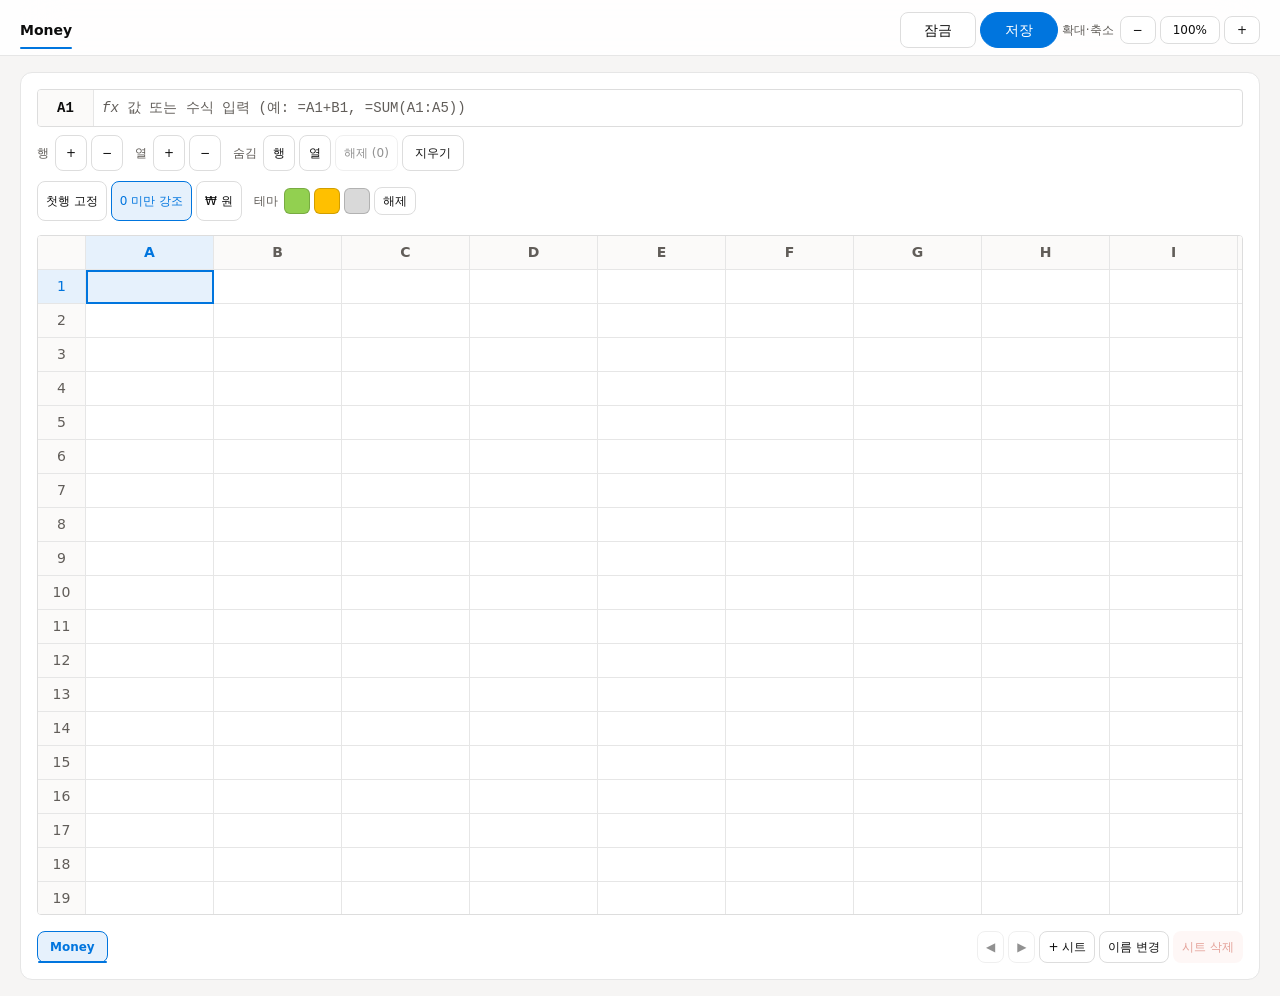
==== commit 5006a14a: "EDIT mobile" ====
--- a/src/template.html
+++ b/src/template.html
@@ -13,14 +13,21 @@
   <div class="top">
    <div class="tab-bar">
     <div role="tablist" aria-label="메뉴">
-     <button role="tab" id="tab-money" aria-controls="panel-money" aria-selected="true" data-tab="money">Money</button>
+     <button role="tab" id="tab-money" aria-controls="panel-money" aria-selected="true" data-tab="money" aria-label="Money"><span class="money-title-full">Money</span><span class="money-title-initial" aria-hidden="true">M</span></button>
     </div>
    </div>
    <div class="save-meta">
     <time id="updatedAt"></time>
     <span id="saveStatus" role="status" aria-live="polite" hidden></span>
    </div>
-   <div class="actions"><button id="editLockBtn" type="button" aria-pressed="false" aria-controls="sheetToolbar sheetTabActions" title="편집 잠금">잠금</button><button id="saveBtn" type="button" class="primary">저장</button></div>
+   <div class="actions"><button id="editLockBtn" type="button" aria-pressed="false" aria-controls="sheetToolbar sheetTabActions" title="편집 잠금">잠금</button><button id="saveBtn" type="button" class="primary">저장</button>
+  <div class="sheet-view-bar" role="toolbar" aria-label="시트 확대 및 축소">
+   <span class="sheet-action-label">확대·축소</span>
+   <button id="zoomOutBtn" type="button" aria-label="시트 축소" title="시트 축소">−</button>
+   <button id="zoomResetBtn" type="button" aria-label="시트 배율 100%로 초기화" title="100%로 초기화">100%</button>
+   <button id="zoomInBtn" type="button" aria-label="시트 확대" title="시트 확대">+</button>
+  </div>
+   </div>
   </div>
  </header>
  <section role="tabpanel" id="panel-money" aria-labelledby="tab-money" class="money-panel">
@@ -62,12 +69,6 @@
     </div>
    </div>
   </div>
-  <div class="sheet-view-bar" role="toolbar" aria-label="시트 확대 및 축소">
-   <span class="sheet-action-label">확대·축소</span>
-   <button id="zoomOutBtn" type="button" aria-label="시트 축소" title="시트 축소">−</button>
-   <button id="zoomResetBtn" type="button" aria-label="시트 배율 100%로 초기화" title="100%로 초기화">100%</button>
-   <button id="zoomInBtn" type="button" aria-label="시트 확대" title="시트 확대">+</button>
-  </div>
   <div id="sheetWrap" class="sheet-wrap" tabindex="0" aria-label="Money 스프레드시트"></div>
   <div class="sheet-tabs-bar">
    <div id="sheetTabs" class="sheet-tabs" role="tablist" aria-label="시트 목록"></div>
--- a/src/template.css
+++ b/src/template.css
@@ -536,6 +536,7 @@
 .sheet-tab-actions{display:flex;gap:var(--sp-1)}
 .sheet-tab-actions button{min-height:32px;padding:0 var(--sp-2);font-size:var(--fs-xs)}
 .sheet-action-compact{display:none}
+.money-title-initial{display:none}
 .sheet-view-bar{display:flex;flex:none;align-items:center;justify-content:flex-end;gap:var(--sp-1)}
 .sheet-view-bar button{min-height:28px;min-width:28px;padding:0 var(--sp-2);font-size:12px}
 #zoomResetBtn{min-width:56px;font-variant-numeric:tabular-nums}
@@ -614,3 +615,27 @@
  .sheet-action-full{display:none}
  .sheet-action-compact{display:inline}
 }
+
+/* 모바일 상단을 한 줄로 모으고 편집 도구의 세로 공간을 줄인다. */
+@media(max-width:640px){
+ .money-title-full{display:none}
+ .money-title-initial{display:inline}
+ .sheet-main .top{gap:var(--sp-1);padding:var(--sp-1) 0}
+ .sheet-main .actions{align-items:center;gap:2px}
+ .sheet-main .top button{min-height:26px;padding:0 4px;font-size:11px}
+ .sheet-main #tab-money{min-height:26px;font-size:14px}
+ .sheet-main #editLockBtn{min-width:44px}
+ .sheet-main #saveBtn{min-height:26px;padding:0 6px}
+ .sheet-main .sheet-view-bar{gap:2px}
+ .sheet-view-bar .sheet-action-label{display:none}
+ .sheet-main .sheet-view-bar button{min-width:24px}
+ .sheet-main #zoomResetBtn{min-width:38px}
+ .sheet-main .save-meta{gap:var(--sp-1)}
+ .sheet-main #updatedAt,.sheet-main #saveStatus{font-size:10px}
+ .sheet-toolbar{gap:var(--sp-1)}
+ .sheet-main .cell-ref,.sheet-main #formulaInput{height:30px}
+ .sheet-main .cell-ref{min-width:40px;padding:0 var(--sp-1);font-size:11px}
+ .sheet-main .sheet-toolbar button{height:28px;min-height:28px;padding:0 6px;font-size:11px}
+ .sheet-main .sheet-toolbar .theme-swatch{width:24px;min-width:24px;padding:0}
+ .sheet-options .theme-bar{gap:var(--sp-1);margin-left:var(--sp-1)}
+}
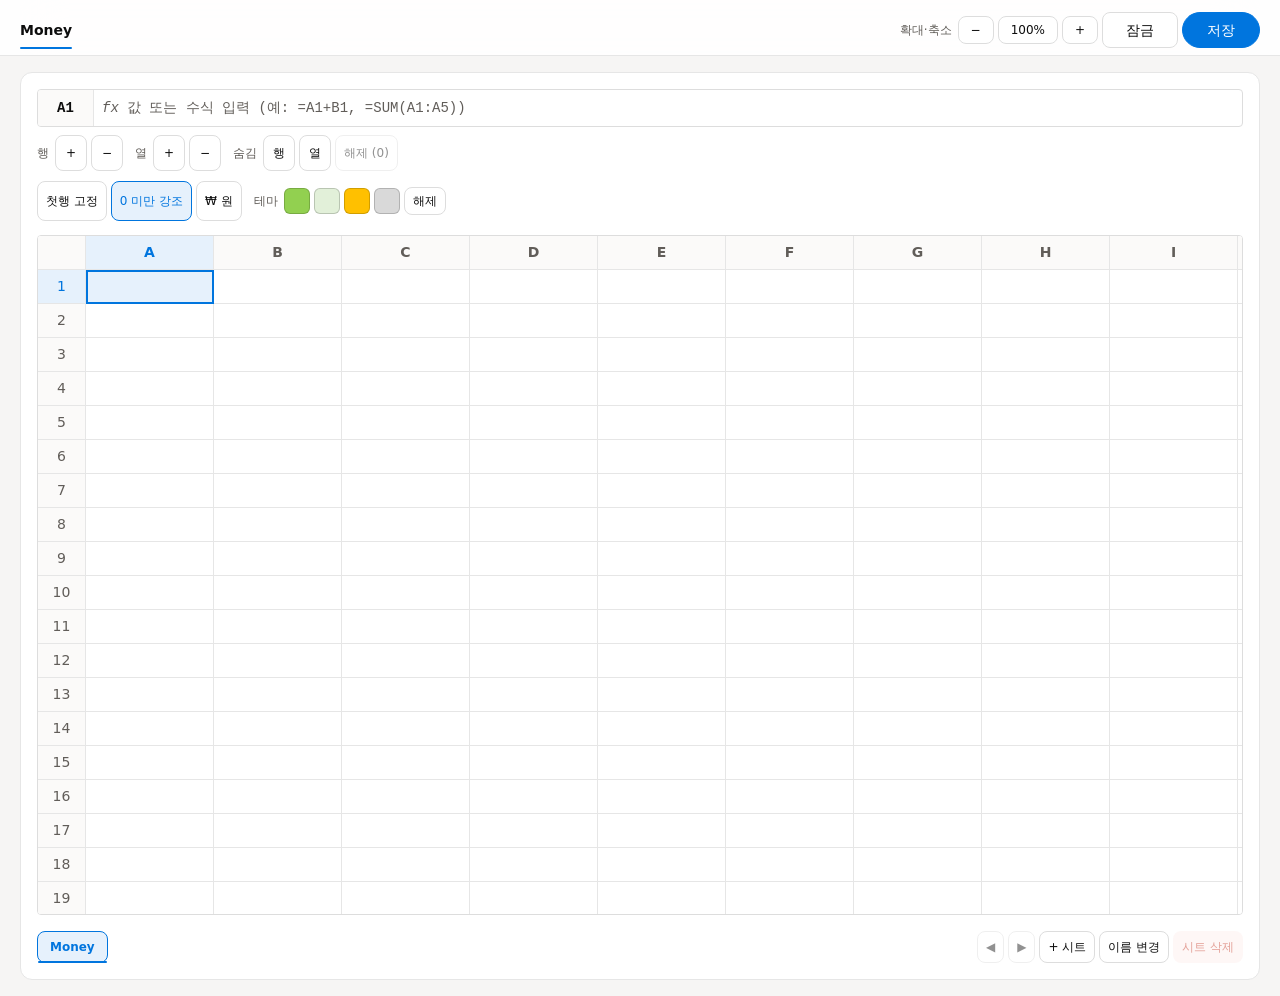
==== commit cbca9e0f: "EDIT mobile" ====
--- a/src/template.html
+++ b/src/template.html
@@ -20,13 +20,15 @@
     <time id="updatedAt"></time>
     <span id="saveStatus" role="status" aria-live="polite" hidden></span>
    </div>
-   <div class="actions"><button id="editLockBtn" type="button" aria-pressed="false" aria-controls="sheetToolbar sheetTabActions" title="편집 잠금">잠금</button><button id="saveBtn" type="button" class="primary">저장</button>
-  <div class="sheet-view-bar" role="toolbar" aria-label="시트 확대 및 축소">
-   <span class="sheet-action-label">확대·축소</span>
-   <button id="zoomOutBtn" type="button" aria-label="시트 축소" title="시트 축소">−</button>
-   <button id="zoomResetBtn" type="button" aria-label="시트 배율 100%로 초기화" title="100%로 초기화">100%</button>
-   <button id="zoomInBtn" type="button" aria-label="시트 확대" title="시트 확대">+</button>
-  </div>
+   <div class="actions">
+    <div class="sheet-view-bar" role="toolbar" aria-label="시트 확대 및 축소">
+     <span class="sheet-action-label">확대·축소</span>
+     <button id="zoomOutBtn" type="button" aria-label="시트 축소" title="시트 축소">−</button>
+     <button id="zoomResetBtn" type="button" aria-label="시트 배율 100%로 초기화" title="100%로 초기화">100%</button>
+     <button id="zoomInBtn" type="button" aria-label="시트 확대" title="시트 확대">+</button>
+    </div>
+    <button id="editLockBtn" type="button" aria-pressed="false" aria-controls="sheetToolbar sheetTabActions" title="편집 잠금">잠금</button>
+    <button id="saveBtn" type="button" class="primary">저장</button>
    </div>
   </div>
  </header>
@@ -54,7 +56,6 @@
      <button id="hideColBtn" type="button" aria-label="열 숨김">열</button>
      <button id="unhideAllBtn" type="button" aria-label="숨김 해제" disabled>해제 (0)</button>
     </div>
-    <button id="clearCellBtn" type="button">지우기</button>
    </div>
    <div class="sheet-options" role="toolbar" aria-label="보기 설정 및 셀 테마">
     <button id="freezeRowBtn" type="button" aria-pressed="false">첫행 고정</button>
@@ -63,6 +64,7 @@
     <div class="theme-bar" role="toolbar" aria-label="셀 테마 적용">
      <span class="theme-label">테마</span>
      <button type="button" class="theme-swatch theme-green" data-theme="green" title="초록 테마" aria-label="초록 테마"></button>
+     <button type="button" class="theme-swatch theme-lightgreen" data-theme="lightgreen" title="옅은 연두색 테마" aria-label="옅은 연두색 테마"></button>
      <button type="button" class="theme-swatch theme-amber" data-theme="amber" title="노랑 테마" aria-label="노랑 테마"></button>
      <button type="button" class="theme-swatch theme-gray" data-theme="gray" title="회색 테마" aria-label="회색 테마"></button>
      <button type="button" id="clearThemeBtn" class="theme-clear" title="테마 지우기">해제</button>
--- a/src/template.css
+++ b/src/template.css
@@ -484,6 +484,7 @@
 .theme-label{font-size:var(--fs-xs);color:var(--muted);margin-right:2px}
 .theme-swatch{width:26px;min-width:26px;min-height:26px;height:26px;padding:0;border-radius:6px;border:1px solid rgba(0,0,0,.18)}
 .theme-swatch.theme-green{background:#92d050}
+.theme-swatch.theme-lightgreen{background:#e2f0d9}
 .theme-swatch.theme-amber{background:#ffc000}
 .theme-swatch.theme-gray{background:#d9d9d9}
 .theme-clear{min-height:28px;padding:0 var(--sp-2);font-size:var(--fs-xs)}
@@ -497,6 +498,7 @@
 .sheet-table th.is-active-header{background:var(--brand-soft);color:var(--brand)}
 .sheet-table td{background:var(--surface);color:var(--ink);cursor:cell;vertical-align:middle}
 .sheet-table td.theme-green{background:#92d050;color:#111;font-weight:500}
+.sheet-table td.theme-lightgreen{background:#e2f0d9;color:#111}
 .sheet-table td.theme-amber{background:#ffc000;color:#111;font-weight:500}
 .sheet-table td.theme-blue{background:#dce6f1;color:#111}
 .sheet-table td.theme-gray{background:#d9d9d9;color:#111;font-weight:500}
@@ -506,7 +508,7 @@
 .sheet-table td.is-number{text-align:right;font-variant-numeric:tabular-nums}
 .sheet-table td.is-error{color:var(--danger);font-weight:600;text-align:center}
 .sheet-table td.is-selected{outline:2px solid var(--brand);outline-offset:-2px;z-index:1;position:relative}
-.sheet-table td.is-selected:not(.theme-green):not(.theme-amber):not(.theme-blue):not(.theme-gray):not(.theme-red):not(.theme-navy):not(.is-negative){background:var(--brand-soft)}
+.sheet-table td.is-selected:not(.theme-green):not(.theme-lightgreen):not(.theme-amber):not(.theme-blue):not(.theme-gray):not(.theme-red):not(.theme-navy):not(.is-negative){background:var(--brand-soft)}
 .sheet-table td.is-in-range{box-shadow:inset 0 0 0 999px rgba(0,117,222,.14)}
 .sheet-table td.is-ref-highlight{outline:2px dashed var(--success);outline-offset:-2px;background:rgba(26,127,55,.08)}
 .sheet-table td.is-editing{padding:0;background:var(--surface)}
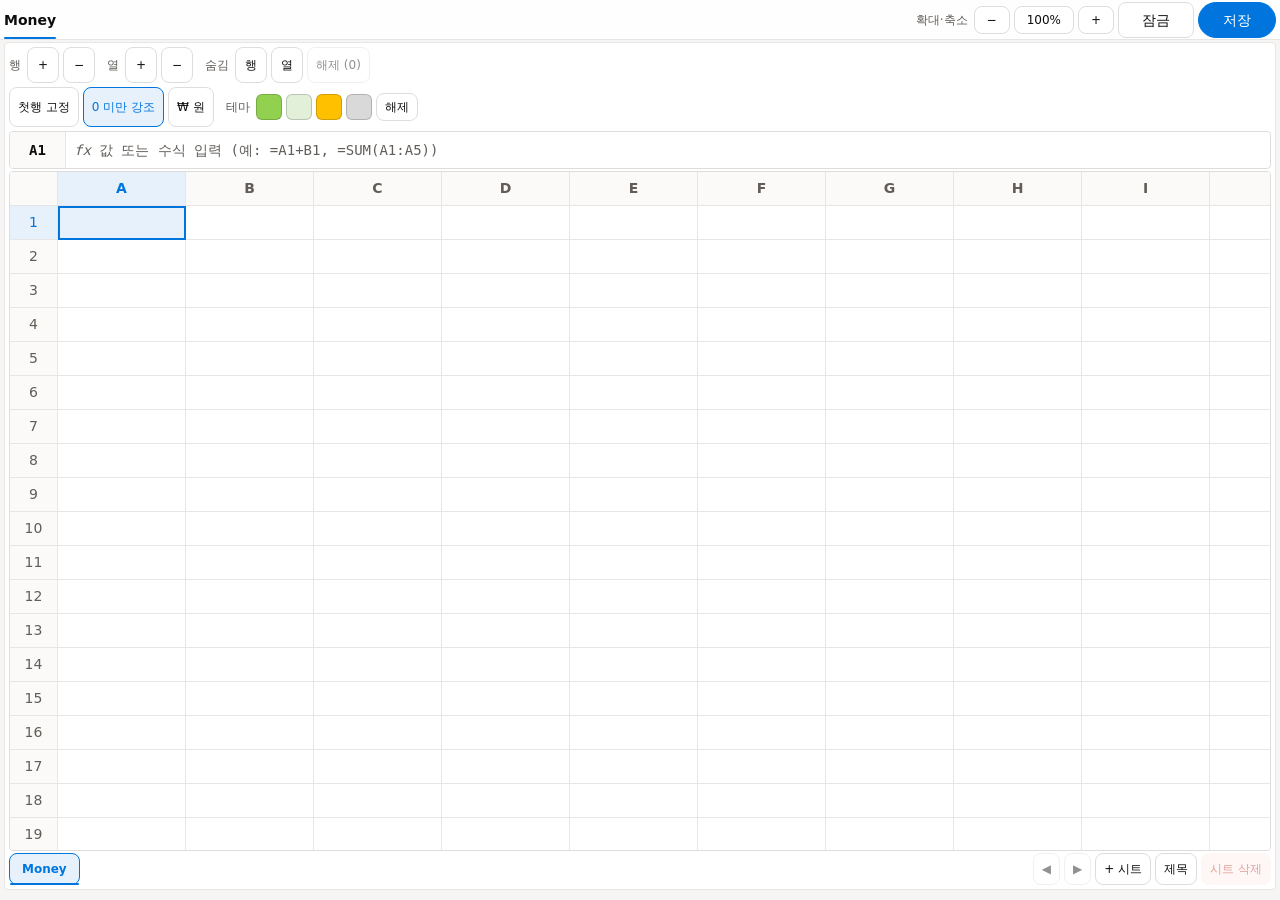
==== commit 322ea1ed: "EDIT mobile" ====
--- a/src/template.html
+++ b/src/template.html
@@ -34,11 +34,6 @@
  </header>
  <section role="tabpanel" id="panel-money" aria-labelledby="tab-money" class="money-panel">
   <div id="sheetToolbar" class="sheet-toolbar">
-   <div class="formula-bar">
-    <span id="cellRef" class="cell-ref" aria-label="선택된 셀">A1</span>
-    <span class="fx-label" aria-hidden="true">fx</span>
-    <input id="formulaInput" type="text" autocomplete="off" spellcheck="false" aria-label="셀 수식 또는 값" placeholder="값 또는 수식 입력 (예: =A1+B1, =SUM(A1:A5))">
-   </div>
    <div class="sheet-actions" role="toolbar" aria-label="행·열 편집">
     <div class="sheet-action-group" role="group" aria-label="행 편집">
      <span class="sheet-action-label">행</span>
@@ -70,6 +65,11 @@
      <button type="button" id="clearThemeBtn" class="theme-clear" title="테마 지우기">해제</button>
     </div>
    </div>
+   <div class="formula-bar">
+    <span id="cellRef" class="cell-ref" aria-label="선택된 셀">A1</span>
+    <span class="fx-label" aria-hidden="true">fx</span>
+    <div class="formula-input-wrap"><input id="formulaInput" type="text" autocomplete="off" spellcheck="false" aria-label="셀 수식 또는 값" placeholder="값 또는 수식 입력 (예: =A1+B1, =SUM(A1:A5))"></div>
+   </div>
   </div>
   <div id="sheetWrap" class="sheet-wrap" tabindex="0" aria-label="Money 스프레드시트"></div>
   <div class="sheet-tabs-bar">
@@ -78,7 +78,7 @@
     <button id="moveSheetLeftBtn" type="button" title="현재 시트 왼쪽으로 이동" aria-label="시트 왼쪽으로 이동">◀</button>
     <button id="moveSheetRightBtn" type="button" title="현재 시트 오른쪽으로 이동" aria-label="시트 오른쪽으로 이동">▶</button>
     <button id="addSheetBtn" type="button" title="새 시트 추가" aria-label="+ 시트"><span class="sheet-action-full">+ 시트</span><span class="sheet-action-compact" aria-hidden="true">+</span></button>
-    <button id="renameSheetBtn" type="button" title="현재 시트 이름 변경" aria-label="이름 변경"><span class="sheet-action-full">이름 변경</span><span class="sheet-action-compact" aria-hidden="true">이름</span></button>
+    <button id="renameSheetBtn" type="button" title="현재 시트 제목 변경" aria-label="시트 제목 변경"><span class="sheet-action-full">제목</span><span class="sheet-action-compact" aria-hidden="true">제목</span></button>
     <button id="delSheetBtn" type="button" class="danger" title="현재 시트 삭제" aria-label="시트 삭제"><span class="sheet-action-full">시트 삭제</span><span class="sheet-action-compact" aria-hidden="true">삭제</span></button>
    </div>
   </div>
--- a/src/template.css
+++ b/src/template.css
@@ -452,9 +452,10 @@
 }
 
 /* ── Money 엑셀 시트 (1920px PC ~ 320px 모바일) ── */
-main.sheet-main{max-width:1880px;padding:0 var(--sp-5) var(--sp-4)}
-.money-panel{display:flex;flex-direction:column;min-width:0;gap:var(--sp-3);background:var(--surface);border:1px solid var(--line);border-radius:var(--r-card);padding:var(--sp-4)}
-.sheet-main .top{grid-template-columns:auto minmax(0,1fr) auto;gap:var(--sp-2)}
+main.sheet-main{max-width:none;padding:0 4px 2px}
+.money-panel{display:flex;flex-direction:column;min-width:0;gap:2px;background:var(--surface);border:1px solid var(--line);border-radius:4px;padding:4px}
+.sheet-main .app-header{margin-bottom:2px}
+.sheet-main .top{grid-template-columns:auto minmax(0,1fr) auto;gap:var(--sp-2);padding:2px 0}
 .sheet-main .top .tab-bar{grid-column:1;grid-row:1;min-width:0}
 .sheet-main .save-meta{grid-column:2;grid-row:1;flex-wrap:nowrap;overflow:hidden}
 .sheet-main #updatedAt{white-space:nowrap;overflow:hidden;text-overflow:ellipsis;overflow-wrap:normal}
@@ -463,13 +464,14 @@
 .sheet-main #tab-money{padding:0}
 #editLockBtn{min-width:76px}
 #editLockBtn[aria-pressed=true]{background:var(--brand-soft);border-color:var(--brand);color:var(--brand)}
-.sheet-toolbar{display:grid;grid-template-columns:minmax(0,1fr);gap:var(--sp-2)}
+.sheet-toolbar{display:grid;grid-template-columns:minmax(0,1fr);gap:2px}
 .sheet-options{display:flex;align-items:center;gap:var(--sp-1);min-width:0;overflow-x:auto;scrollbar-width:thin;padding-bottom:2px}
 .sheet-options>button,.sheet-options .theme-bar{flex:none}
 .sheet-options>button{min-height:40px;padding:0 var(--sp-2);font-size:var(--fs-xs)}
 .sheet-options>button[aria-pressed=true]{background:var(--brand-soft);border-color:var(--brand);color:var(--brand)}
 .sheet-options .theme-bar{flex-wrap:nowrap;margin-left:var(--sp-2)}
 .formula-bar{flex:1 1 320px;display:flex;align-items:center;min-width:0;border:1px solid var(--line-2);border-radius:var(--r-input);background:var(--surface);overflow:hidden}
+.formula-input-wrap{display:flex;align-items:center;flex:1;min-width:0;overflow:hidden}
 .formula-bar:focus-within{outline:2px solid var(--focus-ring);outline-offset:0;border-color:transparent}
 .cell-ref{min-width:56px;padding:0 var(--sp-2);height:36px;display:inline-flex;align-items:center;justify-content:center;background:var(--surface-2);border-right:1px solid var(--line);font-family:var(--font-mono);font-size:var(--fs-sm);font-weight:600;color:var(--ink)}
 .fx-label{padding:0 var(--sp-2);font-family:var(--font-mono);font-size:var(--fs-sm);font-style:italic;color:var(--muted);user-select:none}
@@ -491,7 +493,7 @@
 
 .sheet-wrap{position:relative;min-width:0;overflow:auto;max-height:calc(100dvh - 220px);min-height:380px;border:1px solid var(--line-2);border-radius:var(--r-input);background:var(--surface);outline:none;-webkit-overflow-scrolling:touch}
 .sheet-table{width:max-content;min-width:100%;border-collapse:separate;border-spacing:0;table-layout:fixed}
-.sheet-table th,.sheet-table td{height:34px;border-right:1px solid var(--line);border-bottom:1px solid var(--line);padding:0 var(--sp-2);font-size:var(--fs-sm);white-space:nowrap;overflow:hidden;text-overflow:ellipsis;user-select:none;transition:none}
+.sheet-table th,.sheet-table td{height:34px;border-right:1px solid var(--line);border-bottom:1px solid var(--line);padding:0 4px;font-size:var(--fs-sm);white-space:nowrap;overflow:hidden;text-overflow:ellipsis;user-select:none;transition:none}
 .sheet-table thead th{position:sticky;top:0;z-index:3;width:128px;min-width:96px;background:var(--surface-2);color:var(--muted);font-weight:600;text-align:center;cursor:pointer}
 .sheet-table thead th.corner-cell{left:0;z-index:5;width:48px;min-width:48px;cursor:default}
 .sheet-table tbody th{position:sticky;left:0;z-index:2;width:48px;min-width:48px;background:var(--surface-2);color:var(--muted);font-weight:500;text-align:center;font-variant-numeric:tabular-nums;cursor:pointer}
@@ -530,7 +532,7 @@
 .sheet-table tbody tr.has-hidden-row-after th,
 .sheet-table tbody tr.has-hidden-row-after td{border-bottom:3px solid #c4c2be}
 
-.sheet-tabs-bar{display:flex;flex-wrap:wrap;align-items:center;justify-content:space-between;gap:var(--sp-2);padding-top:var(--sp-1)}
+.sheet-tabs-bar{display:flex;flex-wrap:wrap;align-items:center;justify-content:space-between;gap:var(--sp-2);padding-top:0}
 .sheet-tabs{display:flex;flex-wrap:wrap;gap:var(--sp-1)}
 .sheet-tab{min-height:32px;padding:0 var(--sp-3);border:1px solid var(--line-2);border-radius:var(--r-ctl);background:var(--surface-2);color:var(--muted);font-size:var(--fs-xs);font-weight:500;cursor:grab}
 .sheet-tab.is-drag-over{border-color:var(--brand);box-shadow:inset 3px 0 0 var(--brand)}
@@ -558,8 +560,8 @@
 @media(max-width:640px){
  /* 주소창이 접히는 동안 시트 높이와 반투명 헤더를 매 프레임 재합성하지 않는다. */
  main.sheet-main .app-header{background:var(--surface);border-image:none;border-bottom:1px solid var(--line);-webkit-backdrop-filter:none;backdrop-filter:none}
- main.sheet-main{padding:0 var(--sp-2) var(--sp-4)}
- .money-panel{padding:var(--sp-3)}
+ main.sheet-main{padding:0 2px 2px}
+ .money-panel{margin:0;padding:0;border:0;border-radius:0}
  .sheet-wrap{max-height:none;min-height:0}
  .sheet-table thead th{width:96px;min-width:84px}
  .sheet-table td .cell-editor{font-size:16px}
@@ -567,12 +569,12 @@
 
 /* ── 작은 모바일: 320px에서도 컨트롤과 시트를 각각 화면 폭에 맞춘다 ── */
 @media(max-width:480px){
- main.sheet-main{padding:0 var(--sp-2) var(--sp-3);max-width:100%}
+ main.sheet-main{padding:0 2px 2px;max-width:100%}
  .app-header{margin-bottom:var(--sp-2)}
  .top{gap:var(--sp-2);padding:var(--sp-2) 0}
  #saveBtn{padding:0 var(--sp-4);min-height:40px}
- .money-panel{margin-left:calc(-1 * var(--sp-2));margin-right:calc(-1 * var(--sp-2));border-radius:0;border-left:0;border-right:0;padding:var(--sp-2);gap:var(--sp-2)}
- .sheet-toolbar{gap:var(--sp-1)}
+ .money-panel{margin:0;padding:0;border:0;border-radius:0;gap:2px}
+ .sheet-toolbar{gap:2px}
  .formula-bar{flex-basis:100%}
  .cell-ref{min-width:46px;height:40px;font-size:12px}
  #formulaInput{height:40px}
@@ -583,7 +585,7 @@
  .theme-swatch{flex:0 0 auto;width:32px;min-width:32px;min-height:40px;height:40px}
  .theme-clear{min-height:40px}
  .sheet-wrap{max-height:none;min-height:0}
- .sheet-table th,.sheet-table td{height:40px;padding:0 var(--sp-2);font-size:14px}
+ .sheet-table th,.sheet-table td{height:40px;padding:0 4px;font-size:14px}
  .sheet-table thead th{width:112px;min-width:112px}
  .sheet-table thead th.corner-cell,.sheet-table tbody th{width:34px;min-width:34px;font-size:11px}
  .sheet-table.is-frozen-first tbody tr:first-child td,
@@ -622,7 +624,7 @@
 @media(max-width:640px){
  .money-title-full{display:none}
  .money-title-initial{display:inline}
- .sheet-main .top{gap:var(--sp-1);padding:var(--sp-1) 0}
+ .sheet-main .top{gap:var(--sp-1);padding:2px 0}
  .sheet-main .actions{align-items:center;gap:2px}
  .sheet-main .top button{min-height:26px;padding:0 4px;font-size:11px}
  .sheet-main #tab-money{min-height:26px;font-size:14px}
@@ -634,10 +636,25 @@
  .sheet-main #zoomResetBtn{min-width:38px}
  .sheet-main .save-meta{gap:var(--sp-1)}
  .sheet-main #updatedAt,.sheet-main #saveStatus{font-size:10px}
- .sheet-toolbar{gap:var(--sp-1)}
+ .sheet-toolbar{gap:2px}
  .sheet-main .cell-ref,.sheet-main #formulaInput{height:30px}
  .sheet-main .cell-ref{min-width:40px;padding:0 var(--sp-1);font-size:11px}
  .sheet-main .sheet-toolbar button{height:28px;min-height:28px;padding:0 6px;font-size:11px}
  .sheet-main .sheet-toolbar .theme-swatch{width:24px;min-width:24px;padding:0}
  .sheet-options .theme-bar{gap:var(--sp-1);margin-left:var(--sp-1)}
 }
+
+/* 모바일 글자: 조작·좌표 12px, 셀 값·수식 14px. */
+@media(max-width:640px){
+ .sheet-main{--sheet-ui-font:12px;--sheet-value-font:14px}
+ .sheet-main .top button,.sheet-main .sheet-toolbar button,
+ .sheet-main .sheet-action-label,.sheet-main .theme-label,
+ .sheet-main .sheet-tabs .sheet-tab,.sheet-main .sheet-tab-actions button,
+ .sheet-main .sheet-table th,.sheet-main .sheet-table thead th.corner-cell{font-size:var(--sheet-ui-font)}
+ .sheet-main #updatedAt,.sheet-main #saveStatus{font-size:11px}
+ .sheet-main #tab-money{font-size:var(--sheet-value-font)}
+ .sheet-main .sheet-table td,.sheet-main .cell-ref,.sheet-main .fx-label{font-size:var(--sheet-value-font)}
+ .sheet-main .formula-input-wrap{height:30px}
+ /* iOS 포커스 확대를 막는 실제 16px를 유지하고, 화면에는 14px로 표시한다. */
+ .sheet-main #formulaInput{flex:none;width:114.285715%;max-width:none;transform:scale(.875);transform-origin:left center}
+}
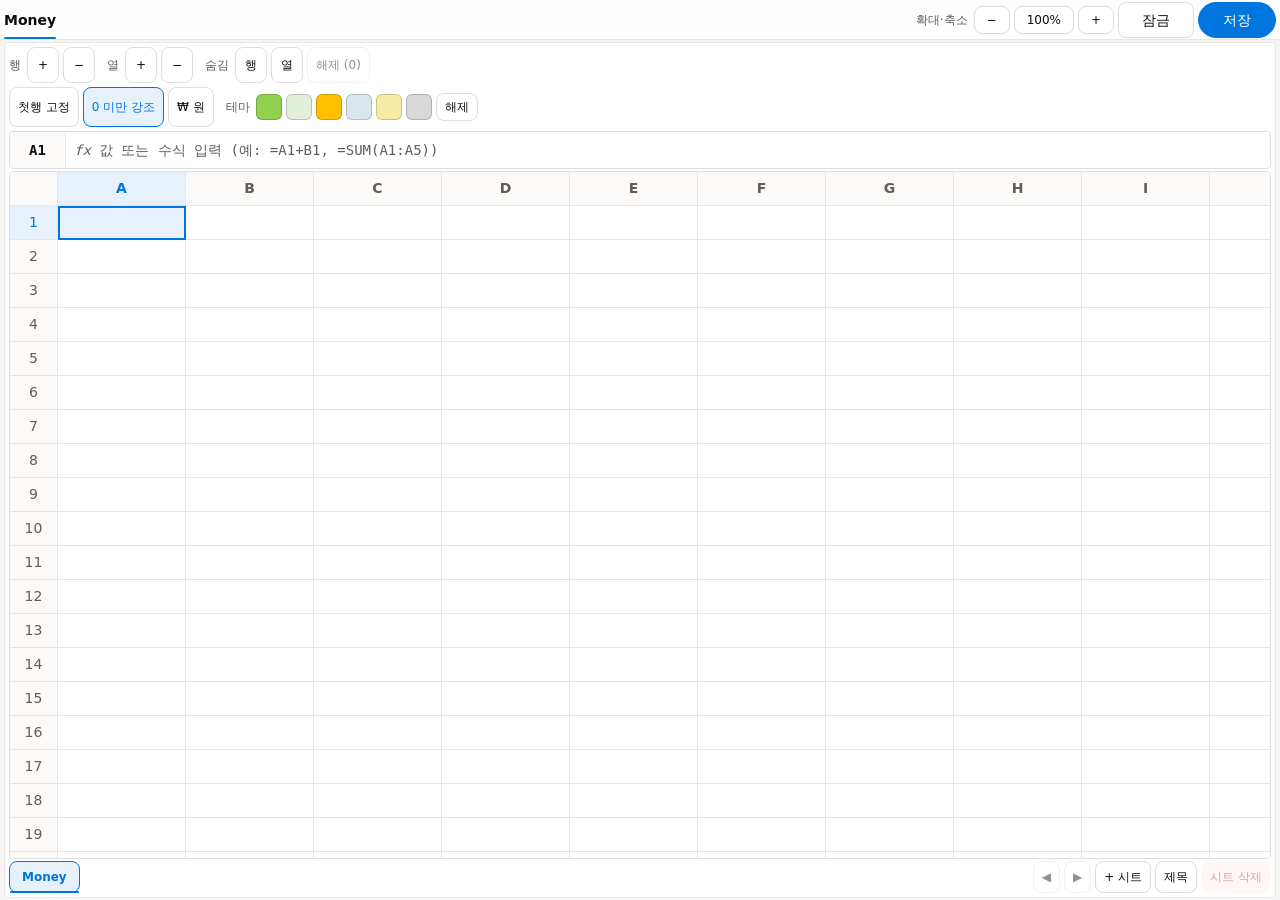
==== commit b5f74f75: "EDIT temp" ====
--- a/src/template.html
+++ b/src/template.html
@@ -61,6 +61,8 @@
      <button type="button" class="theme-swatch theme-green" data-theme="green" title="초록 테마" aria-label="초록 테마"></button>
      <button type="button" class="theme-swatch theme-lightgreen" data-theme="lightgreen" title="옅은 연두색 테마" aria-label="옅은 연두색 테마"></button>
      <button type="button" class="theme-swatch theme-amber" data-theme="amber" title="노랑 테마" aria-label="노랑 테마"></button>
+     <button type="button" class="theme-swatch theme-sky" data-theme="sky" title="옅은 하늘색 테마 (#D8E7ED)" aria-label="옅은 하늘색 테마"></button>
+     <button type="button" class="theme-swatch theme-lightyellow" data-theme="lightyellow" title="옅은 노랑 테마 (#F8ECA5)" aria-label="옅은 노랑 테마"></button>
      <button type="button" class="theme-swatch theme-gray" data-theme="gray" title="회색 테마" aria-label="회색 테마"></button>
      <button type="button" id="clearThemeBtn" class="theme-clear" title="테마 지우기">해제</button>
     </div>
--- a/src/template.css
+++ b/src/template.css
@@ -452,9 +452,9 @@
 }
 
 /* ── Money 엑셀 시트 (1920px PC ~ 320px 모바일) ── */
-main.sheet-main{max-width:none;padding:0 4px 2px}
-.money-panel{display:flex;flex-direction:column;min-width:0;gap:2px;background:var(--surface);border:1px solid var(--line);border-radius:4px;padding:4px}
-.sheet-main .app-header{margin-bottom:2px}
+main.sheet-main{max-width:none;height:100dvh;display:flex;flex-direction:column;overflow:hidden;padding:0 4px 2px}
+.money-panel{display:flex;flex:1;flex-direction:column;min-width:0;min-height:0;overflow:hidden;gap:2px;background:var(--surface);border:1px solid var(--line);border-radius:4px;padding:4px}
+.sheet-main .app-header{position:static;flex:none;margin-bottom:2px}
 .sheet-main .top{grid-template-columns:auto minmax(0,1fr) auto;gap:var(--sp-2);padding:2px 0}
 .sheet-main .top .tab-bar{grid-column:1;grid-row:1;min-width:0}
 .sheet-main .save-meta{grid-column:2;grid-row:1;flex-wrap:nowrap;overflow:hidden}
@@ -464,7 +464,7 @@
 .sheet-main #tab-money{padding:0}
 #editLockBtn{min-width:76px}
 #editLockBtn[aria-pressed=true]{background:var(--brand-soft);border-color:var(--brand);color:var(--brand)}
-.sheet-toolbar{display:grid;grid-template-columns:minmax(0,1fr);gap:2px}
+.sheet-toolbar{display:grid;flex:none;grid-template-columns:minmax(0,1fr);gap:2px}
 .sheet-options{display:flex;align-items:center;gap:var(--sp-1);min-width:0;overflow-x:auto;scrollbar-width:thin;padding-bottom:2px}
 .sheet-options>button,.sheet-options .theme-bar{flex:none}
 .sheet-options>button{min-height:40px;padding:0 var(--sp-2);font-size:var(--fs-xs)}
@@ -488,10 +488,12 @@
 .theme-swatch.theme-green{background:#92d050}
 .theme-swatch.theme-lightgreen{background:#e2f0d9}
 .theme-swatch.theme-amber{background:#ffc000}
+.theme-swatch.theme-sky{background:#d8e7ed}
+.theme-swatch.theme-lightyellow{background:#f8eca5}
 .theme-swatch.theme-gray{background:#d9d9d9}
 .theme-clear{min-height:28px;padding:0 var(--sp-2);font-size:var(--fs-xs)}
 
-.sheet-wrap{position:relative;min-width:0;overflow:auto;max-height:calc(100dvh - 220px);min-height:380px;border:1px solid var(--line-2);border-radius:var(--r-input);background:var(--surface);outline:none;-webkit-overflow-scrolling:touch}
+.sheet-wrap{position:relative;flex:1;min-width:0;min-height:0;overflow:auto;contain:paint;border:1px solid var(--line-2);border-radius:var(--r-input);background:var(--surface);outline:none;-webkit-overflow-scrolling:touch}
 .sheet-table{width:max-content;min-width:100%;border-collapse:separate;border-spacing:0;table-layout:fixed}
 .sheet-table th,.sheet-table td{height:34px;border-right:1px solid var(--line);border-bottom:1px solid var(--line);padding:0 4px;font-size:var(--fs-sm);white-space:nowrap;overflow:hidden;text-overflow:ellipsis;user-select:none;transition:none}
 .sheet-table thead th{position:sticky;top:0;z-index:3;width:128px;min-width:96px;background:var(--surface-2);color:var(--muted);font-weight:600;text-align:center;cursor:pointer}
@@ -502,6 +504,8 @@
 .sheet-table td.theme-green{background:#92d050;color:#111;font-weight:500}
 .sheet-table td.theme-lightgreen{background:#e2f0d9;color:#111}
 .sheet-table td.theme-amber{background:#ffc000;color:#111;font-weight:500}
+.sheet-table td.theme-sky{background:#d8e7ed;color:#111}
+.sheet-table td.theme-lightyellow{background:#f8eca5;color:#111}
 .sheet-table td.theme-blue{background:#dce6f1;color:#111}
 .sheet-table td.theme-gray{background:#d9d9d9;color:#111;font-weight:500}
 .sheet-table td.theme-red{background:#e5534b;color:#fff;font-weight:500}
@@ -510,7 +514,7 @@
 .sheet-table td.is-number{text-align:right;font-variant-numeric:tabular-nums}
 .sheet-table td.is-error{color:var(--danger);font-weight:600;text-align:center}
 .sheet-table td.is-selected{outline:2px solid var(--brand);outline-offset:-2px;z-index:1;position:relative}
-.sheet-table td.is-selected:not(.theme-green):not(.theme-lightgreen):not(.theme-amber):not(.theme-blue):not(.theme-gray):not(.theme-red):not(.theme-navy):not(.is-negative){background:var(--brand-soft)}
+.sheet-table td.is-selected:not(.theme-green):not(.theme-lightgreen):not(.theme-amber):not(.theme-sky):not(.theme-lightyellow):not(.theme-blue):not(.theme-gray):not(.theme-red):not(.theme-navy):not(.is-negative){background:var(--brand-soft)}
 .sheet-table td.is-in-range{box-shadow:inset 0 0 0 999px rgba(0,117,222,.14)}
 .sheet-table td.is-ref-highlight{outline:2px dashed var(--success);outline-offset:-2px;background:rgba(26,127,55,.08)}
 .sheet-table td.is-editing{padding:0;background:var(--surface)}
@@ -532,7 +536,7 @@
 .sheet-table tbody tr.has-hidden-row-after th,
 .sheet-table tbody tr.has-hidden-row-after td{border-bottom:3px solid #c4c2be}
 
-.sheet-tabs-bar{display:flex;flex-wrap:wrap;align-items:center;justify-content:space-between;gap:var(--sp-2);padding-top:0}
+.sheet-tabs-bar{display:flex;flex:none;flex-wrap:wrap;align-items:center;justify-content:space-between;gap:var(--sp-2);padding-top:0}
 .sheet-tabs{display:flex;flex-wrap:wrap;gap:var(--sp-1)}
 .sheet-tab{min-height:32px;padding:0 var(--sp-3);border:1px solid var(--line-2);border-radius:var(--r-ctl);background:var(--surface-2);color:var(--muted);font-size:var(--fs-xs);font-weight:500;cursor:grab}
 .sheet-tab.is-drag-over{border-color:var(--brand);box-shadow:inset 3px 0 0 var(--brand)}
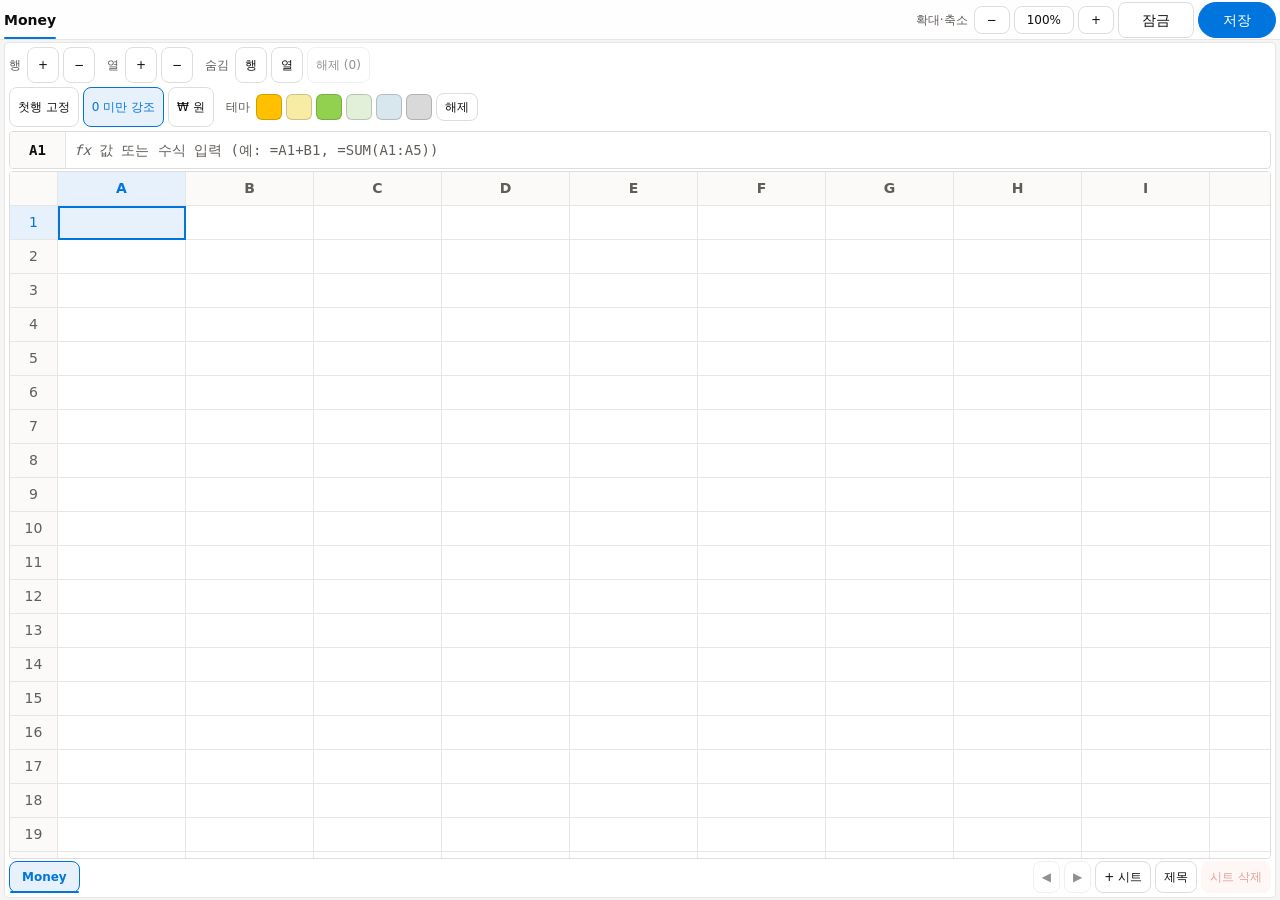
==== commit b30a5ad4: "EDIT excel" ====
--- a/src/template.html
+++ b/src/template.html
@@ -58,11 +58,11 @@
     <button id="wonBtn" type="button" aria-pressed="false" title="선택한 셀을 원(₩) 단위로 표시">₩ 원</button>
     <div class="theme-bar" role="toolbar" aria-label="셀 테마 적용">
      <span class="theme-label">테마</span>
+     <button type="button" class="theme-swatch theme-amber" data-theme="amber" title="노랑 테마" aria-label="노랑 테마"></button>
+     <button type="button" class="theme-swatch theme-lightyellow" data-theme="lightyellow" title="옅은 노랑 테마 (#F8ECA5)" aria-label="옅은 노랑 테마"></button>
      <button type="button" class="theme-swatch theme-green" data-theme="green" title="초록 테마" aria-label="초록 테마"></button>
      <button type="button" class="theme-swatch theme-lightgreen" data-theme="lightgreen" title="옅은 연두색 테마" aria-label="옅은 연두색 테마"></button>
-     <button type="button" class="theme-swatch theme-amber" data-theme="amber" title="노랑 테마" aria-label="노랑 테마"></button>
      <button type="button" class="theme-swatch theme-sky" data-theme="sky" title="옅은 하늘색 테마 (#D8E7ED)" aria-label="옅은 하늘색 테마"></button>
-     <button type="button" class="theme-swatch theme-lightyellow" data-theme="lightyellow" title="옅은 노랑 테마 (#F8ECA5)" aria-label="옅은 노랑 테마"></button>
      <button type="button" class="theme-swatch theme-gray" data-theme="gray" title="회색 테마" aria-label="회색 테마"></button>
      <button type="button" id="clearThemeBtn" class="theme-clear" title="테마 지우기">해제</button>
     </div>
--- a/src/template.css
+++ b/src/template.css
@@ -517,6 +517,7 @@
 .sheet-table td.is-selected:not(.theme-green):not(.theme-lightgreen):not(.theme-amber):not(.theme-sky):not(.theme-lightyellow):not(.theme-blue):not(.theme-gray):not(.theme-red):not(.theme-navy):not(.is-negative){background:var(--brand-soft)}
 .sheet-table td.is-in-range{box-shadow:inset 0 0 0 999px rgba(0,117,222,.14)}
 .sheet-table td.is-ref-highlight{outline:2px dashed var(--success);outline-offset:-2px;background:rgba(26,127,55,.08)}
+.sheet-table td.is-formula-reference:not(.is-selected){outline:2px dashed var(--success);outline-offset:-2px}
 .sheet-table td.is-editing{padding:0;background:var(--surface)}
 .sheet-table td .cell-editor{width:100%;height:100%;min-width:0;min-height:0;padding:0 var(--sp-2);border:0;border-radius:0;background:var(--surface);font:inherit;font-size:var(--fs-sm);color:var(--ink);outline:none}
 
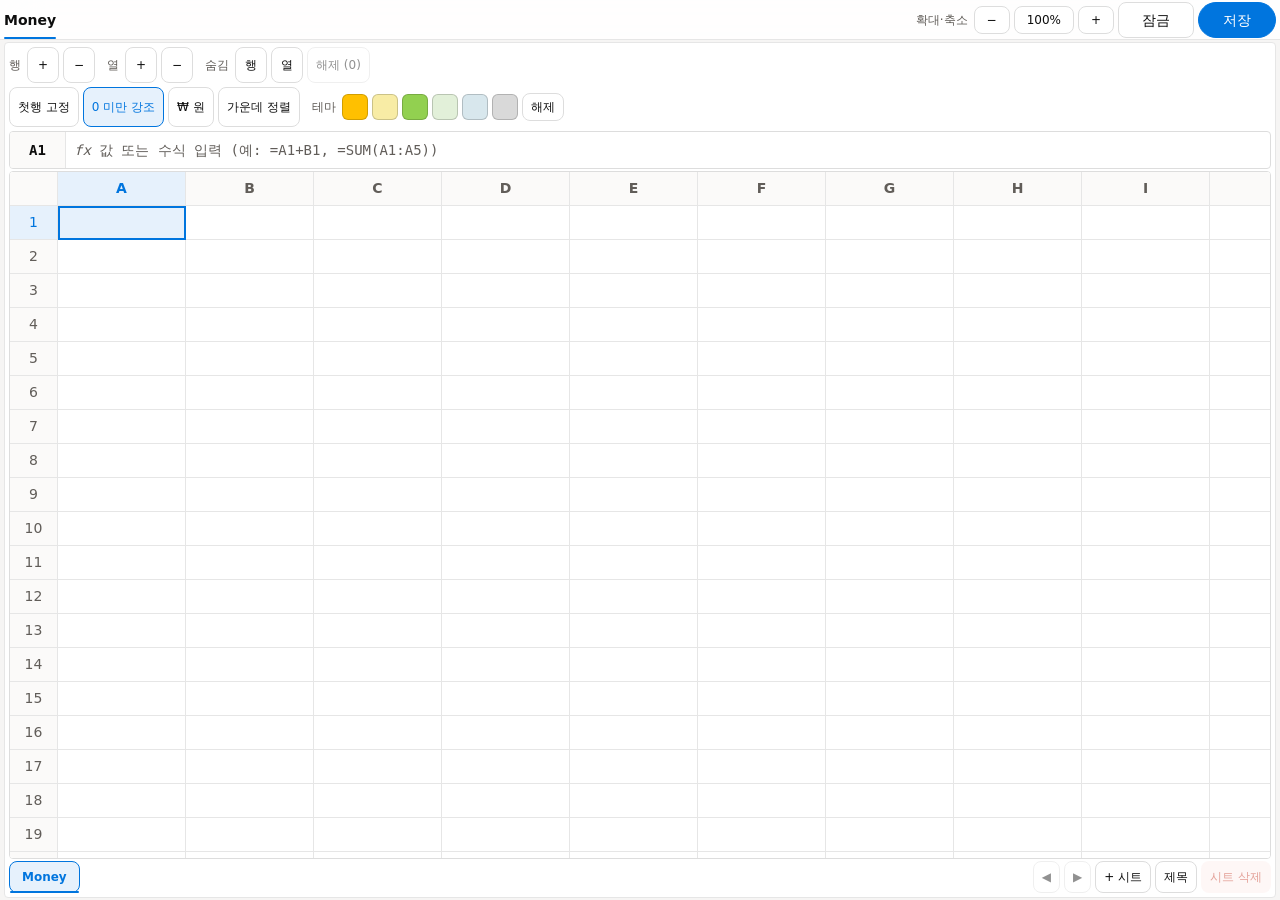
==== commit 4e016b10: "EDIT center" ====
--- a/src/template.html
+++ b/src/template.html
@@ -56,6 +56,7 @@
     <button id="freezeRowBtn" type="button" aria-pressed="false">첫행 고정</button>
     <button id="negThemeBtn" type="button" aria-pressed="true">0 미만 강조</button>
     <button id="wonBtn" type="button" aria-pressed="false" title="선택한 셀을 원(₩) 단위로 표시">₩ 원</button>
+    <button id="centerAlignBtn" type="button" aria-pressed="false" title="선택한 셀 가운데 정렬">가운데 정렬</button>
     <div class="theme-bar" role="toolbar" aria-label="셀 테마 적용">
      <span class="theme-label">테마</span>
      <button type="button" class="theme-swatch theme-amber" data-theme="amber" title="노랑 테마" aria-label="노랑 테마"></button>
--- a/src/template.css
+++ b/src/template.css
@@ -512,6 +512,7 @@
 .sheet-table td.theme-navy{background:#1e3a8a;color:#fff;font-weight:500}
 .sheet-table td.is-negative{background:#ffc7ce;color:#9c0006;font-weight:500}
 .sheet-table td.is-number{text-align:right;font-variant-numeric:tabular-nums}
+.sheet-table td.is-centered,.sheet-table td.is-centered .cell-editor{text-align:center}
 .sheet-table td.is-error{color:var(--danger);font-weight:600;text-align:center}
 .sheet-table td.is-selected{outline:2px solid var(--brand);outline-offset:-2px;z-index:1;position:relative}
 .sheet-table td.is-selected:not(.theme-green):not(.theme-lightgreen):not(.theme-amber):not(.theme-sky):not(.theme-lightyellow):not(.theme-blue):not(.theme-gray):not(.theme-red):not(.theme-navy):not(.is-negative){background:var(--brand-soft)}
